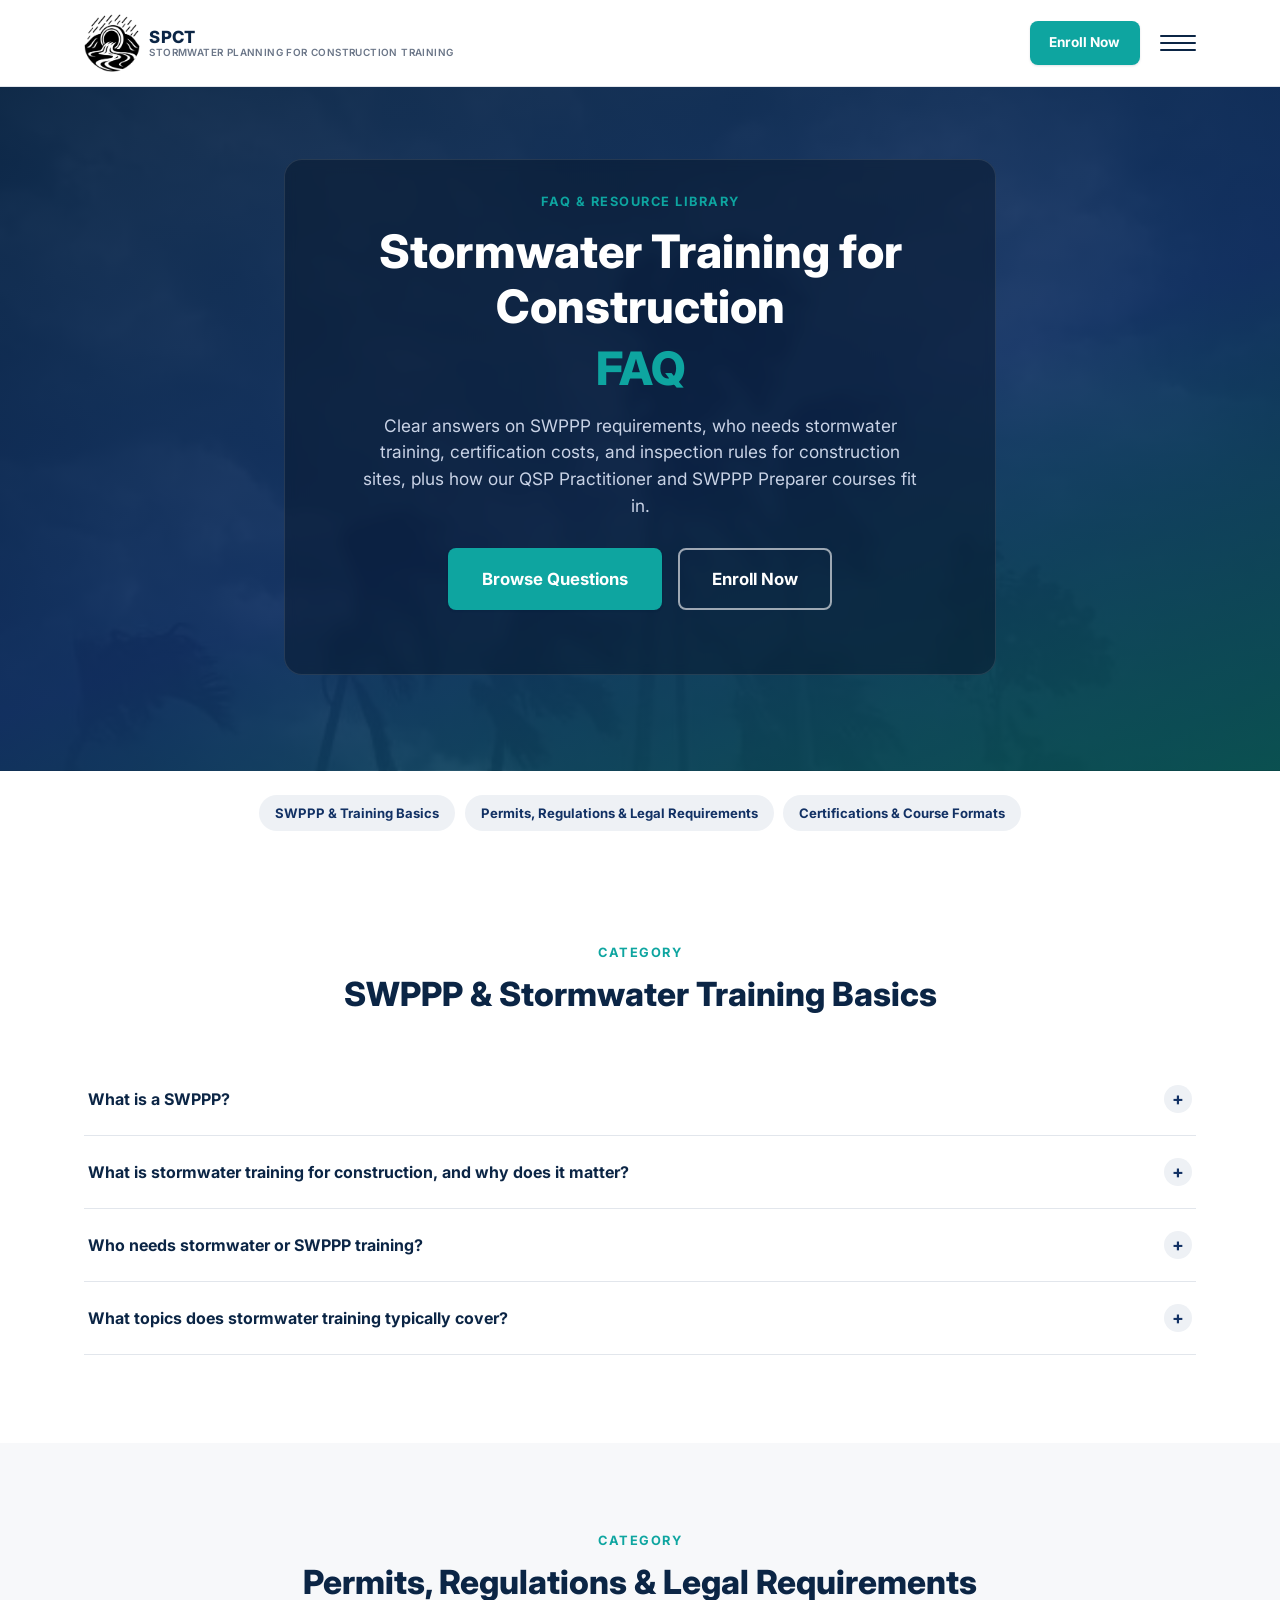
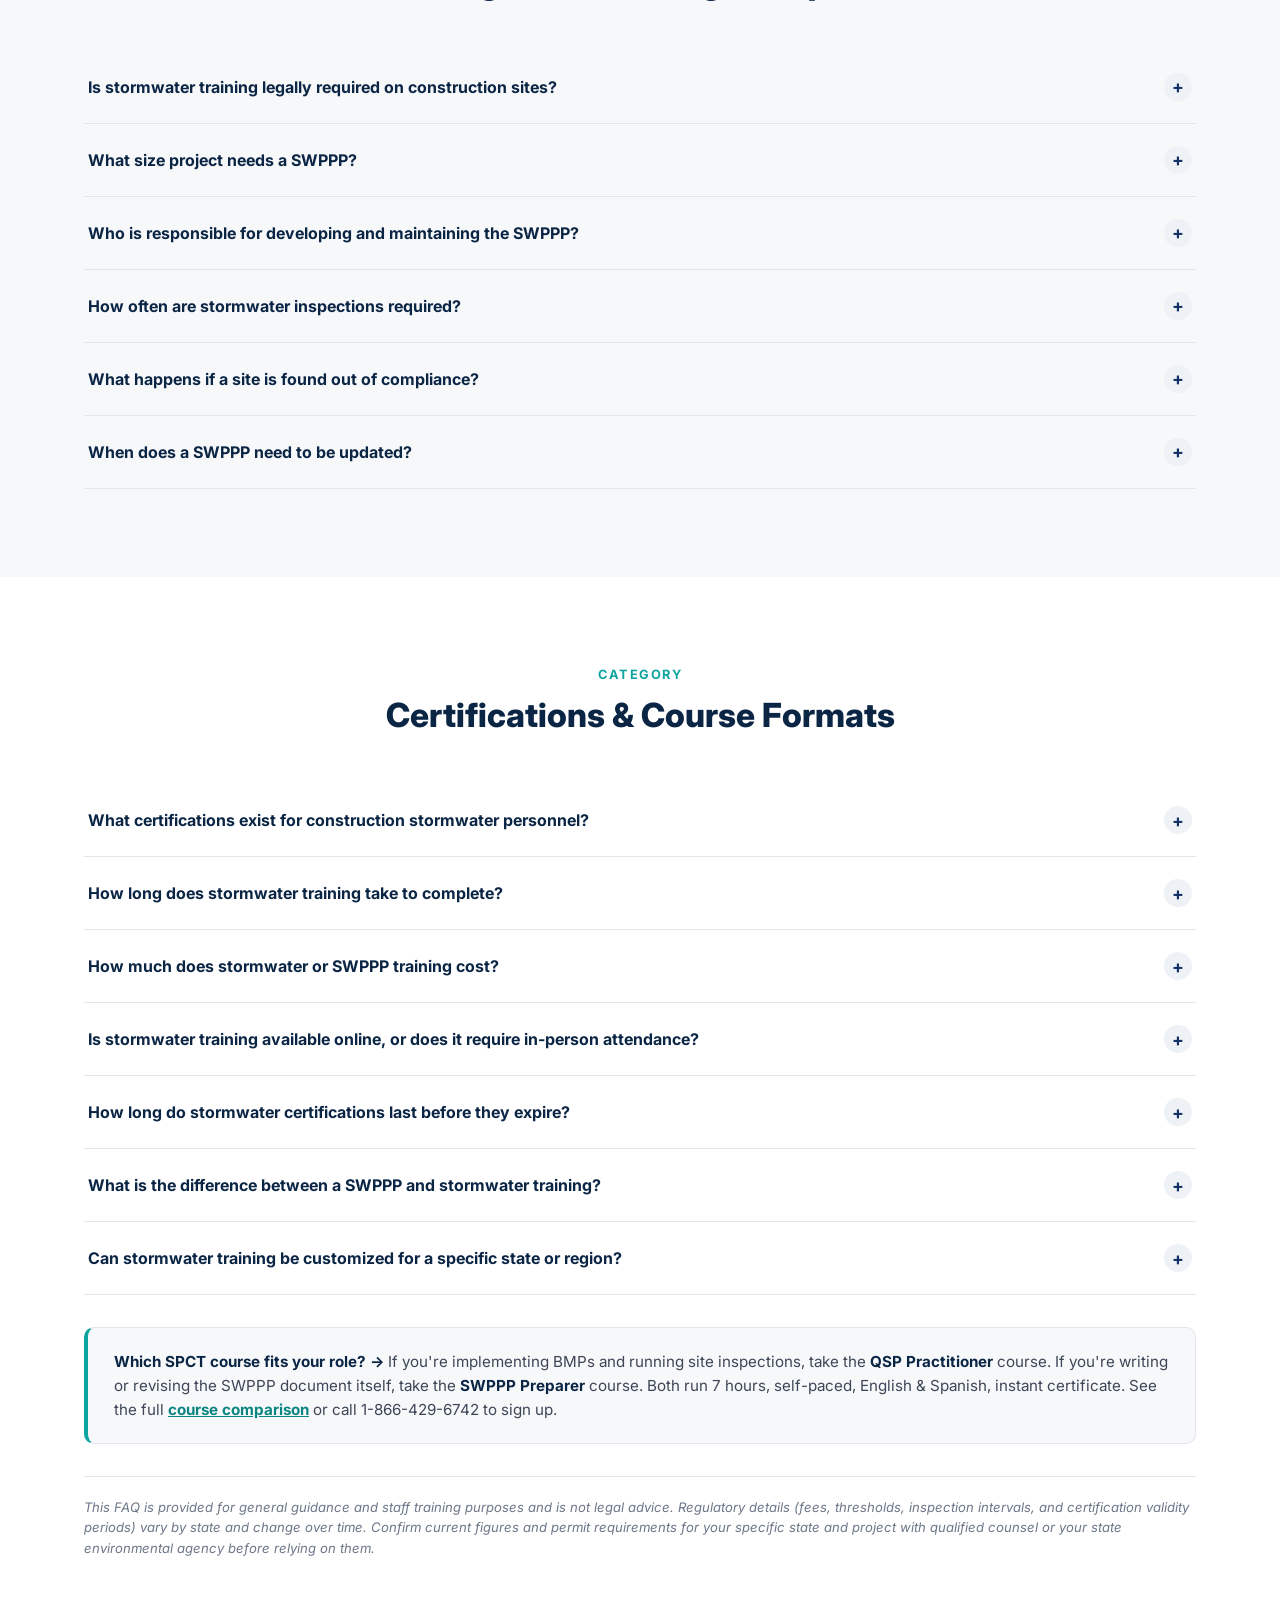
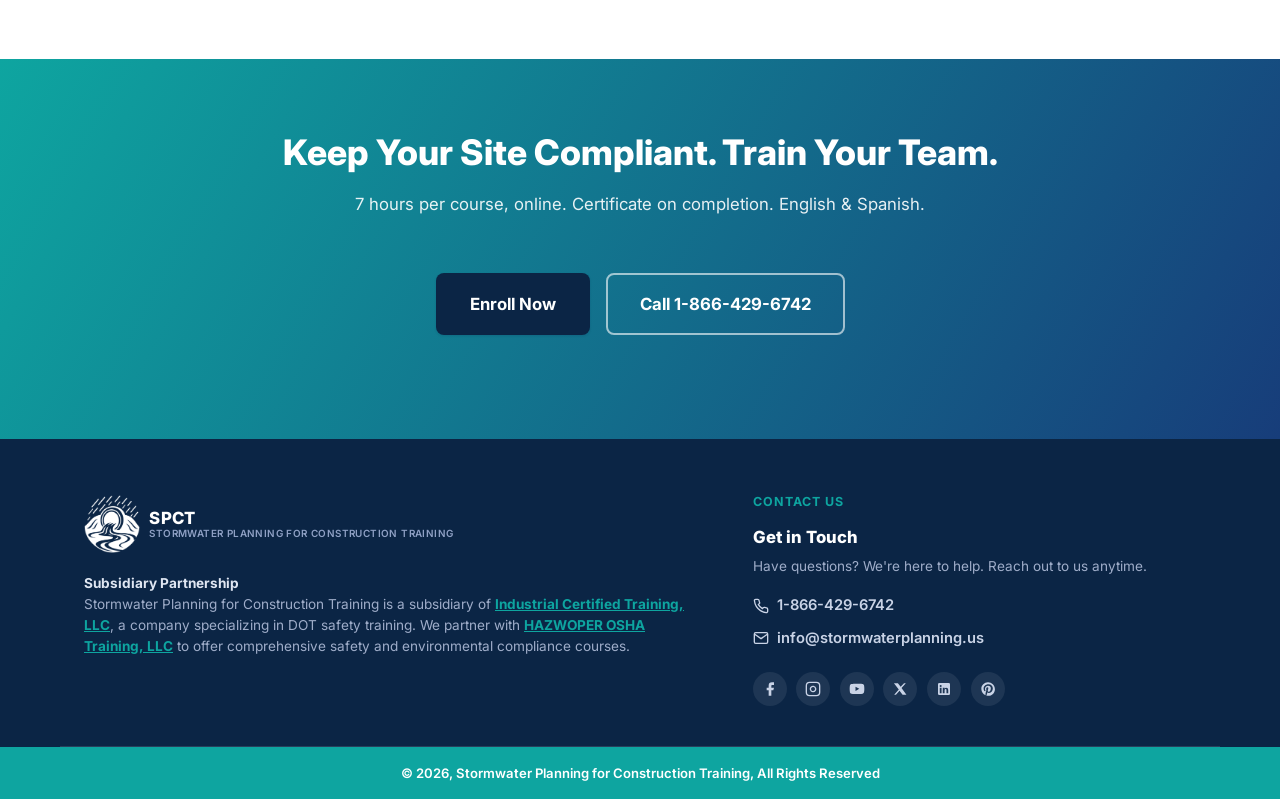
==== frequently-asked-questions/index.html @ 088733ef "Move FAQ page to /frequently-asked-questions/ for a cleaner URL Moves faq.html to frequently-asked-q" ====
<!DOCTYPE html>
<html lang="en">
<head>
<meta charset="UTF-8">
<meta name="viewport" content="width=device-width, initial-scale=1.0">
<title>Stormwater Training for Construction FAQ | SWPPP Requirements Explained</title>
<meta name="description" content="Get clear answers on SWPPP requirements, who needs stormwater training, certification costs, and inspection rules for construction sites.">
<link rel="icon" type="image/png" href="../images/spct-logo.png">
<link rel="apple-touch-icon" href="../images/spct-logo.png">

<meta property="og:type" content="website">
<meta property="og:title" content="Stormwater Training for Construction FAQ">
<meta property="og:description" content="Get clear answers on SWPPP requirements, who needs stormwater training, certification costs, and inspection rules for construction sites.">
<meta name="twitter:card" content="summary_large_image">
<meta name="twitter:title" content="Stormwater Training for Construction FAQ">
<meta name="twitter:description" content="Get clear answers on SWPPP requirements, who needs stormwater training, certification costs, and inspection rules for construction sites.">

<link rel="preconnect" href="https://fonts.googleapis.com">
<link href="https://fonts.googleapis.com/css2?family=Inter:wght@400;500;600;700;800&display=swap" rel="stylesheet">
<link rel="stylesheet" href="../css/styles.css">
<script type="application/ld+json">
{
  "@context": "https://schema.org",
  "@type": "FAQPage",
  "mainEntity": [
    {"@type": "Question", "name": "What is a SWPPP?", "acceptedAnswer": {"@type": "Answer", "text": "A Stormwater Pollution Prevention Plan (SWPPP) is a site-specific document that identifies how a construction project will control erosion, manage sediment, and prevent pollutants from entering nearby waterways during and after construction. It includes a site map, a list of potential pollutant sources, Best Management Practices (BMPs), and inspection and maintenance procedures. Depending on the state or permitting agency, the same document may also be called a SWP3, SW3P, Stormwater Management Plan (SWMP), Construction Best Management Practices Plan (CBMPP), or Erosion and Sediment Control Plan (ESCP). The requirement traces back to the federal Clean Water Act and the EPA's NPDES Construction General Permit."}},
    {"@type": "Question", "name": "What is stormwater training for construction, and why does it matter?", "acceptedAnswer": {"@type": "Answer", "text": "Stormwater training for construction teaches site personnel, supervisors, and inspectors how to recognize pollution risks, install and maintain BMPs, complete required inspections, and keep the SWPPP updated as site conditions change. It matters because untrained crews are the most common source of permit violations, fines, and preventable environmental damage."}},
    {"@type": "Question", "name": "Who needs stormwater or SWPPP training?", "acceptedAnswer": {"@type": "Answer", "text": "Anyone with day-to-day responsibility for erosion and sediment control needs training, including general contractors, site superintendents, subcontractors who disturb soil, stormwater inspectors, and any qualified personnel named in the site's permit. Many state permits specifically require the person conducting inspections to hold a recognized certification. This includes general contractors and site superintendents, subcontractors performing grading, excavation, or utility work, designated stormwater inspectors and Qualified SWPPP Practitioners (QSPs), environmental consultants and municipal construction inspectors, and project owners and developers who hold the permit."}},
    {"@type": "Question", "name": "What topics does stormwater training typically cover?", "acceptedAnswer": {"@type": "Answer", "text": "Most construction stormwater courses cover the same core areas: an overview of stormwater regulations, how to read and apply a SWPPP, Best Management Practices for erosion and sediment control, inspection and sampling procedures, spill response and good housekeeping, and recordkeeping requirements for permit compliance."}},
    {"@type": "Question", "name": "Is stormwater training legally required on construction sites?", "acceptedAnswer": {"@type": "Answer", "text": "Yes, in most cases. Any site disturbing one acre or more of soil, or part of a larger common plan of development that does, must obtain coverage under an NPDES or state construction stormwater permit, and that permit typically requires qualified personnel to prepare, implement, and inspect under the SWPPP. Training is how personnel meet that qualification standard."}},
    {"@type": "Question", "name": "What size project needs a SWPPP?", "acceptedAnswer": {"@type": "Answer", "text": "Under EPA rules, any construction activity disturbing one acre or more of land requires SWPPP coverage. Projects under one acre may still need a SWPPP if they are part of a larger common plan of development that will ultimately disturb one acre or more, so smaller phased projects are not automatically exempt."}},
    {"@type": "Question", "name": "Who is responsible for developing and maintaining the SWPPP?", "acceptedAnswer": {"@type": "Answer", "text": "The project owner or primary permittee, often the general contractor, is legally responsible for developing, implementing, and maintaining the SWPPP, even if the actual drafting is delegated to a qualified environmental professional or trained site staff. Responsibility for compliance cannot be fully outsourced away from the permit holder."}},
    {"@type": "Question", "name": "How often are stormwater inspections required?", "acceptedAnswer": {"@type": "Answer", "text": "Most state programs require site inspections every 7 to 14 days, plus an additional inspection within 24 hours of a qualifying rain event, commonly defined as 0.5 inches of precipitation or more. Exact frequency and rainfall thresholds vary by state, so trained inspectors need to confirm the local permit language."}},
    {"@type": "Question", "name": "What happens if a site is found out of compliance?", "acceptedAnswer": {"@type": "Answer", "text": "Non-compliance can result in significant fines, often tens of thousands of dollars per day per violation depending on the state, along with stop-work orders, legal action, and reputational damage. Regulators can also require the SWPPP to be revised and re-implemented if inspections show it is not effectively controlling pollutants."}},
    {"@type": "Question", "name": "When does a SWPPP need to be updated?", "acceptedAnswer": {"@type": "Answer", "text": "A SWPPP should be revised any time there is a change in site design, construction sequencing, operations, or maintenance that could affect pollutant discharge, and whenever inspections show existing BMPs are not working as intended. Ongoing training helps site staff recognize when a plan update is triggered."}},
    {"@type": "Question", "name": "What certifications exist for construction stormwater personnel?", "acceptedAnswer": {"@type": "Answer", "text": "Common credentials include the Certified Erosion and Sediment Control Lead (CESCL), required in states like Washington and Oregon; the Qualified SWPPP Practitioner (QSP) and Qualified SWPPP Developer (QSD) used in California; and a Certified Professional in Erosion and Sediment Control (CPESC), which the EPA recognizes as qualified to prepare SWPPPs."}},
    {"@type": "Question", "name": "How long does stormwater training take to complete?", "acceptedAnswer": {"@type": "Answer", "text": "Course length varies by depth and credential: introductory awareness courses can run 1 to 2 hours online, while full inspector certifications such as CESCL or CSI-Construction typically run one to two full days (roughly 12 to 16 hours) and may include hands-on field practice."}},
    {"@type": "Question", "name": "How much does stormwater or SWPPP training cost?", "acceptedAnswer": {"@type": "Answer", "text": "Pricing depends on course depth and credential. Short online awareness or contractor training modules often run $60 to $100 per person, while multi-day inspector certification courses with hands-on field components can run several hundred dollars per person. Group and organizational discounts are common."}},
    {"@type": "Question", "name": "Is stormwater training available online, or does it require in-person attendance?", "acceptedAnswer": {"@type": "Answer", "text": "Both formats are widely available. Foundational and awareness-level courses are commonly offered fully online with a quiz and printable certificate, while inspector-level certifications, such as CESCL, often include an in-person or live virtual component with hands-on BMP installation and testing practice."}},
    {"@type": "Question", "name": "How long do stormwater certifications last before they expire?", "acceptedAnswer": {"@type": "Answer", "text": "Most construction stormwater inspector certifications are valid for three to five years before recertification is required, though this varies by issuing body and state. Some state-specific credentials, such as certain Florida qualifications, do not expire, so it is worth confirming the renewal cycle for the specific certification being pursued."}},
    {"@type": "Question", "name": "What is the difference between a SWPPP and stormwater training?", "acceptedAnswer": {"@type": "Answer", "text": "A SWPPP is the written, site-specific compliance document required by a construction permit. Stormwater training is the education process that equips personnel with the knowledge to write, implement, inspect, and maintain that SWPPP correctly. A site can have a SWPPP on file and still fail inspections if the crew implementing it is untrained."}},
    {"@type": "Question", "name": "Can stormwater training be customized for a specific state or region?", "acceptedAnswer": {"@type": "Answer", "text": "Yes. Because construction stormwater rules are implemented at the state and sometimes municipal level, many training providers pair a baseline federal course, such as the EPA's national program, with a shorter state or local supplement covering regional permit thresholds, inspection intervals, and reporting forms."}}
  ]
}
</script>
</head>
<body>

<a class="skip-link" href="#main">Skip to content</a>

<header class="site-header">
  <div class="container header-inner">
    <a href="../index.html#top" class="logo">
      <img src="../images/spct-logo.png" alt="Stormwater Planning for Construction Training (SPCT)" class="logo-icon">
      <span class="logo-text">
        <span class="logo-mark">SPCT</span>
        <span class="logo-sub">Stormwater Planning for Construction Training</span>
      </span>
    </a>

    <nav class="main-nav" id="mainNav">
      <a href="../index.html#overview">Overview</a>
      <a href="../index.html#courses">Courses</a>
      <a href="../index.html#curriculum">Curriculum</a>
      <a href="../index.html#audience">Who It's For</a>
      <a href="../index.html#pricing">Pricing</a>
      <a href="../index.html#faq">FAQ</a>
      <a href="tel:18664296742" class="nav-phone">
        <svg width="16" height="16" viewBox="0 0 24 24" fill="none" stroke="currentColor" stroke-width="2"><path d="M22 16.92v3a2 2 0 0 1-2.18 2 19.79 19.79 0 0 1-8.63-3.07 19.5 19.5 0 0 1-6-6 19.79 19.79 0 0 1-3.07-8.67A2 2 0 0 1 4.11 2h3a2 2 0 0 1 2 1.72c.127.96.362 1.903.7 2.81a2 2 0 0 1-.45 2.11L8.09 9.91a16 16 0 0 0 6 6l1.27-1.27a2 2 0 0 1 2.11-.45c.907.338 1.85.573 2.81.7A2 2 0 0 1 22 16.92z"/></svg>
        1-866-429-6742
      </a>
      <a href="mailto:info@stormwaterplanning.us" class="nav-phone nav-email">
        <svg width="16" height="16" viewBox="0 0 24 24" fill="none" stroke="currentColor" stroke-width="2"><path d="M4 4h16c1.1 0 2 .9 2 2v12c0 1.1-.9 2-2 2H4c-1.1 0-2-.9-2-2V6c0-1.1.9-2 2-2z"/><polyline points="22,6 12,13 2,6"/></svg>
        info@stormwaterplanning.us
      </a>
    </nav>

    <div class="header-actions">
      <a href="tel:18664296742" class="header-phone">
        <svg width="16" height="16" viewBox="0 0 24 24" fill="none" stroke="currentColor" stroke-width="2"><path d="M22 16.92v3a2 2 0 0 1-2.18 2 19.79 19.79 0 0 1-8.63-3.07 19.5 19.5 0 0 1-6-6 19.79 19.79 0 0 1-3.07-8.67A2 2 0 0 1 4.11 2h3a2 2 0 0 1 2 1.72c.127.96.362 1.903.7 2.81a2 2 0 0 1-.45 2.11L8.09 9.91a16 16 0 0 0 6 6l1.27-1.27a2 2 0 0 1 2.11-.45c.907.338 1.85.573 2.81.7A2 2 0 0 1 22 16.92z"/></svg>
        1-866-429-6742
      </a>
      <a href="../index.html#pricing" class="btn btn-primary btn-sm">Enroll Now</a>
      <button class="nav-toggle" id="navToggle" aria-label="Toggle navigation" aria-expanded="false">
        <span></span><span></span><span></span>
      </button>
    </div>
  </div>
</header>

<main id="main">

  <!-- HERO -->
  <section class="hero hero-solo" id="top">
    <div class="container hero-inner">
      <div class="hero-copy">
        <p class="eyebrow">FAQ &amp; Resource Library</p>
        <h1>Stormwater Training for Construction <span>FAQ</span></h1>
        <p class="hero-lead">
          Clear answers on SWPPP requirements, who needs stormwater training, certification costs, and inspection
          rules for construction sites, plus how our QSP Practitioner and SWPPP Preparer courses fit in.
        </p>
        <div class="hero-cta-row">
          <a href="#basics" class="btn btn-primary btn-lg">Browse Questions</a>
          <a href="../index.html#pricing" class="btn btn-outline-light btn-lg">Enroll Now</a>
        </div>
      </div>
    </div>
  </section>

  <!-- QUICK JUMP NAV -->
  <nav class="faq-jumpnav" aria-label="FAQ categories">
    <a href="#basics">SWPPP &amp; Training Basics</a>
    <a href="#permits">Permits, Regulations &amp; Legal Requirements</a>
    <a href="#certifications">Certifications &amp; Course Formats</a>
  </nav>

  <!-- SWPPP & TRAINING BASICS -->
  <section class="section" id="basics">
    <div class="container">
      <div class="section-head">
        <p class="eyebrow">Category</p>
        <h2>SWPPP &amp; Stormwater Training Basics</h2>
      </div>
      <div class="faq-page-list">
        <div class="faq-item">
          <button class="faq-question" aria-expanded="false">
            What is a SWPPP?
            <span class="faq-icon">+</span>
          </button>
          <div class="faq-answer">
            <p>A Stormwater Pollution Prevention Plan (SWPPP) is a site-specific document that identifies how a construction project will control erosion, manage sediment, and prevent pollutants from entering nearby waterways during and after construction. It includes a site map, a list of potential pollutant sources, Best Management Practices (BMPs), and inspection and maintenance procedures.</p>
            <p>Depending on the state or permitting agency, the same document may also be called a SWP3, SW3P, Stormwater Management Plan (SWMP), Construction Best Management Practices Plan (CBMPP), or Erosion and Sediment Control Plan (ESCP). The requirement traces back to the federal Clean Water Act and the EPA's NPDES Construction General Permit.</p>
          </div>
        </div>
        <div class="faq-item">
          <button class="faq-question" aria-expanded="false">
            What is stormwater training for construction, and why does it matter?
            <span class="faq-icon">+</span>
          </button>
          <div class="faq-answer"><p>Stormwater training for construction teaches site personnel, supervisors, and inspectors how to recognize pollution risks, install and maintain BMPs, complete required inspections, and keep the SWPPP updated as site conditions change. It matters because untrained crews are the most common source of permit violations, fines, and preventable environmental damage.</p></div>
        </div>
        <div class="faq-item">
          <button class="faq-question" aria-expanded="false">
            Who needs stormwater or SWPPP training?
            <span class="faq-icon">+</span>
          </button>
          <div class="faq-answer">
            <p>Anyone with day-to-day responsibility for erosion and sediment control needs training, including general contractors, site superintendents, subcontractors who disturb soil, stormwater inspectors, and any "qualified personnel" named in the site's permit. Many state permits specifically require the person conducting inspections to hold a recognized certification:</p>
            <ul class="pricing-features">
              <li>General contractors and site superintendents</li>
              <li>Subcontractors performing grading, excavation, or utility work</li>
              <li>Designated stormwater inspectors and Qualified SWPPP Practitioners (QSPs)</li>
              <li>Environmental consultants and municipal construction inspectors</li>
              <li>Project owners and developers who hold the permit</li>
            </ul>
          </div>
        </div>
        <div class="faq-item">
          <button class="faq-question" aria-expanded="false">
            What topics does stormwater training typically cover?
            <span class="faq-icon">+</span>
          </button>
          <div class="faq-answer"><p>Most construction stormwater courses cover the same core areas: an overview of stormwater regulations, how to read and apply a SWPPP, Best Management Practices for erosion and sediment control, inspection and sampling procedures, spill response and good housekeeping, and recordkeeping requirements for permit compliance. Our own <a href="../index.html#curriculum">QSP Practitioner and SWPPP Preparer courses</a> split these topics by role: field implementation versus plan preparation.</p></div>
        </div>
      </div>
    </div>
  </section>

  <!-- PERMITS, REGULATIONS & LEGAL REQUIREMENTS -->
  <section class="section section-alt" id="permits">
    <div class="container">
      <div class="section-head">
        <p class="eyebrow">Category</p>
        <h2>Permits, Regulations &amp; Legal Requirements</h2>
      </div>
      <div class="faq-page-list">
        <div class="faq-item">
          <button class="faq-question" aria-expanded="false">
            Is stormwater training legally required on construction sites?
            <span class="faq-icon">+</span>
          </button>
          <div class="faq-answer"><p>Yes, in most cases. Any site disturbing one acre or more of soil (or part of a larger common plan of development that does) must obtain coverage under an NPDES or state construction stormwater permit, and that permit typically requires "qualified personnel" to prepare, implement, and inspect under the SWPPP. Training is how personnel meet that qualification standard.</p></div>
        </div>
        <div class="faq-item">
          <button class="faq-question" aria-expanded="false">
            What size project needs a SWPPP?
            <span class="faq-icon">+</span>
          </button>
          <div class="faq-answer"><p>Under EPA rules, any construction activity disturbing one acre or more of land requires SWPPP coverage. Projects under one acre may still need a SWPPP if they are part of a larger common plan of development that will ultimately disturb one acre or more, so smaller phased projects are not automatically exempt.</p></div>
        </div>
        <div class="faq-item">
          <button class="faq-question" aria-expanded="false">
            Who is responsible for developing and maintaining the SWPPP?
            <span class="faq-icon">+</span>
          </button>
          <div class="faq-answer"><p>The project owner or primary permittee, often the general contractor, is legally responsible for developing, implementing, and maintaining the SWPPP, even if the actual drafting is delegated to a qualified environmental professional or trained site staff. Responsibility for compliance cannot be fully outsourced away from the permit holder.</p></div>
        </div>
        <div class="faq-item">
          <button class="faq-question" aria-expanded="false">
            How often are stormwater inspections required?
            <span class="faq-icon">+</span>
          </button>
          <div class="faq-answer"><p>Most state programs require site inspections every 7 to 14 days, plus an additional inspection within 24 hours of a qualifying rain event, commonly defined as 0.5 inches of precipitation or more. Exact frequency and rainfall thresholds vary by state, so trained inspectors need to confirm the local permit language.</p></div>
        </div>
        <div class="faq-item">
          <button class="faq-question" aria-expanded="false">
            What happens if a site is found out of compliance?
            <span class="faq-icon">+</span>
          </button>
          <div class="faq-answer"><p>Non-compliance can result in significant fines, often tens of thousands of dollars per day per violation depending on the state, along with stop-work orders, legal action, and reputational damage. Regulators can also require the SWPPP to be revised and re-implemented if inspections show it is not effectively controlling pollutants.</p></div>
        </div>
        <div class="faq-item">
          <button class="faq-question" aria-expanded="false">
            When does a SWPPP need to be updated?
            <span class="faq-icon">+</span>
          </button>
          <div class="faq-answer"><p>A SWPPP should be revised any time there is a change in site design, construction sequencing, operations, or maintenance that could affect pollutant discharge, and whenever inspections show existing BMPs are not working as intended. Ongoing training helps site staff recognize when a plan update is triggered, which is exactly what our <a href="../index.html#courses">SWPPP Preparer course</a> covers in depth.</p></div>
        </div>
      </div>
    </div>
  </section>

  <!-- CERTIFICATIONS & COURSE FORMATS -->
  <section class="section" id="certifications">
    <div class="container">
      <div class="section-head">
        <p class="eyebrow">Category</p>
        <h2>Certifications &amp; Course Formats</h2>
      </div>
      <div class="faq-page-list">
        <div class="faq-item">
          <button class="faq-question" aria-expanded="false">
            What certifications exist for construction stormwater personnel?
            <span class="faq-icon">+</span>
          </button>
          <div class="faq-answer"><p>Common credentials include the Certified Erosion and Sediment Control Lead (CESCL), required in states like Washington and Oregon; the Qualified SWPPP Practitioner (QSP) and Qualified SWPPP Developer (QSD) used in California; and a Certified Professional in Erosion and Sediment Control (CPESC), which the EPA recognizes as qualified to prepare SWPPPs. We offer the QSP Practitioner and SWPPP Preparer courses directly; see below for which one fits your role.</p></div>
        </div>
        <div class="faq-item">
          <button class="faq-question" aria-expanded="false">
            How long does stormwater training take to complete?
            <span class="faq-icon">+</span>
          </button>
          <div class="faq-answer"><p>Course length varies by depth and credential: introductory awareness courses can run 1 to 2 hours online, while full inspector certifications such as CESCL or CSI-Construction typically run one to two full days (roughly 12&ndash;16 hours) and may include hands-on field practice. Our own QSP Practitioner and SWPPP Preparer courses each run 7 hours, self-paced.</p></div>
        </div>
        <div class="faq-item">
          <button class="faq-question" aria-expanded="false">
            How much does stormwater or SWPPP training cost?
            <span class="faq-icon">+</span>
          </button>
          <div class="faq-answer"><p>Pricing depends on course depth and credential. Short online awareness or contractor training modules often run $60 to $100 per person, while multi-day inspector certification courses with hands-on field components can run several hundred dollars per person. Group and organizational discounts are common. Our QSP Practitioner and SWPPP Preparer courses are each $379.99 per seat; see <a href="../index.html#pricing">Pricing</a> for volume options.</p></div>
        </div>
        <div class="faq-item">
          <button class="faq-question" aria-expanded="false">
            Is stormwater training available online, or does it require in-person attendance?
            <span class="faq-icon">+</span>
          </button>
          <div class="faq-answer"><p>Both formats are widely available. Foundational and awareness-level courses are commonly offered fully online with a quiz and printable certificate, while inspector-level certifications, such as CESCL, often include an in-person or live virtual component with hands-on BMP installation and testing practice. Our courses are on-demand online by default, with Virtual Instructor-Led and In-Person Group options available on request.</p></div>
        </div>
        <div class="faq-item">
          <button class="faq-question" aria-expanded="false">
            How long do stormwater certifications last before they expire?
            <span class="faq-icon">+</span>
          </button>
          <div class="faq-answer"><p>Most construction stormwater inspector certifications are valid for three to five years before recertification is required, though this varies by issuing body and state. Some state-specific credentials, such as certain Florida qualifications, do not expire, so it is worth confirming the renewal cycle for the specific certification being pursued. Our QSP Practitioner certificate is valid for 24 months; our SWPPP Preparer certificate is valid for 36 months.</p></div>
        </div>
        <div class="faq-item">
          <button class="faq-question" aria-expanded="false">
            What is the difference between a SWPPP and stormwater training?
            <span class="faq-icon">+</span>
          </button>
          <div class="faq-answer"><p>A SWPPP is the written, site-specific compliance document required by a construction permit. Stormwater training is the education process that equips personnel with the knowledge to write, implement, inspect, and maintain that SWPPP correctly. A site can have a SWPPP on file and still fail inspections if the crew implementing it is untrained.</p></div>
        </div>
        <div class="faq-item">
          <button class="faq-question" aria-expanded="false">
            Can stormwater training be customized for a specific state or region?
            <span class="faq-icon">+</span>
          </button>
          <div class="faq-answer"><p>Yes. Because construction stormwater rules are implemented at the state and sometimes municipal level, many training providers pair a baseline federal course, such as the EPA's national program, with a shorter state or local supplement covering regional permit thresholds, inspection intervals, and reporting forms. Our courses are built on the federal EPA/NPDES framework; confirm any state-specific supplement you may also need.</p></div>
        </div>
      </div>

      <div class="faq-cta-box">
        <p><strong>Which SPCT course fits your role? &rarr;</strong> If you're implementing BMPs and running site inspections, take the <strong>QSP Practitioner</strong> course. If you're writing or revising the SWPPP document itself, take the <strong>SWPPP Preparer</strong> course. Both run 7 hours, self-paced, English &amp; Spanish, instant certificate. See the full <a href="../index.html#courses">course comparison</a> or call 1-866-429-6742 to sign up.</p>
      </div>

      <p class="faq-page-disclaimer">This FAQ is provided for general guidance and staff training purposes and is not legal advice. Regulatory details (fees, thresholds, inspection intervals, and certification validity periods) vary by state and change over time. Confirm current figures and permit requirements for your specific state and project with qualified counsel or your state environmental agency before relying on them.</p>
    </div>
  </section>

  <!-- FINAL CTA -->
  <section class="final-cta">
    <div class="container final-cta-inner">
      <h2>Keep Your Site Compliant. Train Your Team.</h2>
      <p>7 hours per course, online. Certificate on completion. English &amp; Spanish.</p>
      <div class="hero-cta-row">
        <a href="../index.html#pricing" class="btn btn-primary btn-lg">Enroll Now</a>
        <a href="tel:18664296742" class="btn btn-outline-light btn-lg">Call 1-866-429-6742</a>
      </div>
    </div>
  </section>

</main>

<footer class="site-footer">
  <div class="container footer-grid">

    <div class="footer-col footer-col-brand">
      <a href="../index.html#top" class="logo footer-logo">
        <img src="../images/spct-logo.png" alt="Stormwater Planning for Construction Training (SPCT)" class="logo-icon logo-icon-footer">
        <span class="logo-text">
          <span class="logo-mark logo-mark-footer">SPCT</span>
          <span class="logo-sub logo-sub-footer">Stormwater Planning for Construction Training</span>
        </span>
      </a>

      <p class="footer-legal"><strong>Subsidiary Partnership</strong><br>Stormwater Planning for Construction Training is a subsidiary of <a href="https://ictraining.us/" target="_blank" rel="noopener">Industrial Certified Training, LLC</a>, a company specializing in DOT safety training. We partner with <a href="https://hazwoper-osha.com/" target="_blank" rel="noopener">HAZWOPER OSHA Training, LLC</a> to offer comprehensive safety and environmental compliance courses.</p>
    </div>

    <div class="footer-col footer-col-contact">
      <h4 class="footer-col-heading">Contact Us</h4>
      <p class="footer-contact-lead">Get in Touch</p>
      <p class="footer-contact-sub">Have questions? We're here to help. Reach out to us anytime.</p>

      <div class="footer-contact-links">
        <a href="tel:18664296742">
          <svg width="16" height="16" viewBox="0 0 24 24" fill="none" stroke="currentColor" stroke-width="2"><path d="M22 16.92v3a2 2 0 0 1-2.18 2 19.79 19.79 0 0 1-8.63-3.07 19.5 19.5 0 0 1-6-6 19.79 19.79 0 0 1-3.07-8.67A2 2 0 0 1 4.11 2h3a2 2 0 0 1 2 1.72c.127.96.362 1.903.7 2.81a2 2 0 0 1-.45 2.11L8.09 9.91a16 16 0 0 0 6 6l1.27-1.27a2 2 0 0 1 2.11-.45c.907.338 1.85.573 2.81.7A2 2 0 0 1 22 16.92z"/></svg>
          1-866-429-6742
        </a>
        <a href="mailto:info@stormwaterplanning.us">
          <svg width="16" height="16" viewBox="0 0 24 24" fill="none" stroke="currentColor" stroke-width="2"><path d="M4 4h16c1.1 0 2 .9 2 2v12c0 1.1-.9 2-2 2H4c-1.1 0-2-.9-2-2V6c0-1.1.9-2 2-2z"/><polyline points="22,6 12,13 2,6"/></svg>
          info@stormwaterplanning.us
        </a>
      </div>

      <div class="footer-social">
        <a href="https://www.facebook.com/HazwoperOsha/" target="_blank" rel="noopener" aria-label="Facebook">
          <svg width="16" height="16" viewBox="0 0 24 24" fill="currentColor"><path d="M18 2h-3a5 5 0 0 0-5 5v3H7v4h3v8h4v-8h3l1-4h-4V7a1 1 0 0 1 1-1h3z"/></svg>
        </a>
        <a href="https://www.instagram.com/hazwoper_osha_training/?hl=en" target="_blank" rel="noopener" aria-label="Instagram">
          <svg width="16" height="16" viewBox="0 0 24 24" fill="none" stroke="currentColor" stroke-width="2"><rect x="2" y="2" width="20" height="20" rx="5"/><path d="M16 11.37A4 4 0 1 1 12.63 8 4 4 0 0 1 16 11.37z"/><line x1="17.5" y1="6.5" x2="17.51" y2="6.5"/></svg>
        </a>
        <a href="https://www.youtube.com/@hazwoper-osha" target="_blank" rel="noopener" aria-label="YouTube">
          <svg width="16" height="16" viewBox="0 0 24 24" fill="currentColor"><path d="M22.54 6.42a2.78 2.78 0 0 0-1.94-2C18.88 4 12 4 12 4s-6.88 0-8.6.46a2.78 2.78 0 0 0-1.94 2A29 29 0 0 0 1 11.75a29 29 0 0 0 .46 5.33A2.78 2.78 0 0 0 3.4 19c1.72.46 8.6.46 8.6.46s6.88 0 8.6-.46a2.78 2.78 0 0 0 1.94-2 29 29 0 0 0 .46-5.25 29 29 0 0 0-.46-5.33zM9.75 15.02V8.48l5.75 3.27z"/></svg>
        </a>
        <a href="https://twitter.com/HazwoperOsha" target="_blank" rel="noopener" aria-label="X">
          <svg width="14" height="14" viewBox="0 0 24 24" fill="currentColor"><path d="M18.9 2H22l-7.4 8.4L23 22h-6.6l-5.2-6.8L5.1 22H2l7.9-9L1.6 2h6.8l4.7 6.2z"/></svg>
        </a>
        <a href="https://www.linkedin.com/company/hazwoper-osha" target="_blank" rel="noopener" aria-label="LinkedIn">
          <svg width="16" height="16" viewBox="0 0 24 24" fill="currentColor"><path d="M19 3a2 2 0 0 1 2 2v14a2 2 0 0 1-2 2H5a2 2 0 0 1-2-2V5a2 2 0 0 1 2-2zM8.34 18.34V10.1H5.67v8.24zM7.01 8.97a1.55 1.55 0 1 0 0-3.1 1.55 1.55 0 0 0 0 3.1zM18.34 18.34v-4.6c0-2.46-1.31-3.6-3.06-3.6a2.64 2.64 0 0 0-2.39 1.32V10.1H10.2s.04.86 0 8.24h2.68v-4.6c0-.25.02-.5.09-.68a1.5 1.5 0 0 1 1.37-1c.96 0 1.35.73 1.35 1.8v4.48z"/></svg>
        </a>
        <a href="https://www.pinterest.com/hazwoperosha/" target="_blank" rel="noopener" aria-label="Pinterest">
          <svg width="16" height="16" viewBox="0 0 24 24" fill="currentColor"><path d="M12 2C6.48 2 2 6.48 2 12c0 4.24 2.64 7.86 6.36 9.32-.09-.79-.17-2.01.03-2.88.19-.79 1.22-5.03 1.22-5.03s-.31-.63-.31-1.55c0-1.45.84-2.54 1.89-2.54.89 0 1.32.67 1.32 1.47 0 .89-.57 2.23-.86 3.47-.25 1.03.52 1.88 1.53 1.88 1.84 0 3.07-2.36 3.07-5.15 0-2.12-1.43-3.71-4.02-3.71-2.93 0-4.76 2.19-4.76 4.63 0 .84.25 1.44.63 1.9.18.21.2.3.14.54-.05.18-.16.63-.21.81-.07.26-.28.35-.51.26-1.44-.59-2.11-2.16-2.11-3.93 0-2.92 2.46-6.43 7.34-6.43 3.92 0 6.5 2.84 6.5 5.89 0 4.03-2.24 7.04-5.55 7.04-1.11 0-2.16-.6-2.51-1.28 0 0-.6 2.36-.73 2.82-.22.8-.66 1.6-1.06 2.22.95.29 1.95.45 3 .45 5.52 0 10-4.48 10-10S17.52 2 12 2z"/></svg>
        </a>
      </div>
    </div>

  </div>
  <div class="footer-bottom">
    <div class="container">
      <p>&copy; 2026, Stormwater Planning for Construction Training, All Rights Reserved</p>
    </div>
  </div>
</footer>

<script src="../js/main.js"></script>

<!--Start of Tawk.to Script-->
<script type="text/javascript">
var Tawk_API=Tawk_API||{}, Tawk_LoadStart=new Date();
(function(){
var s1=document.createElement("script"),s0=document.getElementsByTagName("script")[0];
s1.async=true;
s1.src='https://embed.tawk.to/6a5c3cb0940f101d5323afce/1jts4q4bq';
s1.charset='UTF-8';
s1.setAttribute('crossorigin','*');
s0.parentNode.insertBefore(s1,s0);
})();
</script>
<!--End of Tawk.to Script-->
</body>
</html>
---- css/styles.css ----
:root{
  --navy-900:#0b2545;
  --navy-800:#123164;
  --navy-700:#173d7a;
  --blue-600:#1d5bd6;
  --teal-500:#0ea5a0;
  --teal-600:#0b8580;
  --gray-50:#f7f8fa;
  --gray-100:#eef1f5;
  --gray-200:#e2e6ec;
  --gray-500:#6b7688;
  --gray-700:#3c4657;
  --white:#ffffff;
  --radius:10px;
  --shadow-sm:0 1px 2px rgba(11,37,69,.06),0 1px 3px rgba(11,37,69,.08);
  --shadow-md:0 8px 24px rgba(11,37,69,.10);
  --shadow-lg:0 20px 45px rgba(11,37,69,.16);
  --max-width:1160px;
}

*,*::before,*::after{box-sizing:border-box;}
html{scroll-behavior:smooth;max-width:100%;overflow-x:hidden;}
body{
  margin:0;
  max-width:100%;
  overflow-x:hidden;
  font-family:'Inter',system-ui,-apple-system,Segoe UI,Roboto,sans-serif;
  color:var(--navy-900);
  background:var(--white);
  line-height:1.55;
  -webkit-font-smoothing:antialiased;
}
h1,h2,h3,h4{margin:0 0 .5em;line-height:1.2;font-weight:800;color:var(--navy-900);}
p{margin:0 0 1em;color:var(--gray-700);}
a{color:inherit;text-decoration:none;}
ul,ol{margin:0;padding:0;list-style:none;}
img{max-width:100%;display:block;}
button{font-family:inherit;}
table{border-collapse:collapse;width:100%;}

.skip-link{
  position:absolute;left:-999px;top:0;background:var(--navy-900);color:#fff;padding:.75rem 1rem;z-index:200;border-radius:0 0 8px 0;
}
.skip-link:focus{left:0;}

.container{
  width:100%;
  max-width:var(--max-width);
  margin:0 auto;
  padding:0 24px;
}

/* ---------- Buttons ---------- */
.btn{
  display:inline-flex;align-items:center;justify-content:center;gap:.5rem;
  padding:.85rem 1.5rem;
  border-radius:8px;
  font-weight:700;
  font-size:.95rem;
  border:2px solid transparent;
  cursor:pointer;
  transition:transform .15s ease, box-shadow .15s ease, background-color .15s ease, color .15s ease;
  white-space:nowrap;
}
.btn:hover{transform:translateY(-1px);}
.btn-primary{background:var(--teal-500);color:var(--white);box-shadow:var(--shadow-sm);}
.btn-primary:hover{background:var(--teal-600);box-shadow:var(--shadow-md);}
.btn-outline{background:transparent;border-color:var(--navy-900);color:var(--navy-900);}
.btn-outline:hover{background:var(--navy-900);color:var(--white);}
.btn-outline-light{background:transparent;border-color:rgba(255,255,255,.6);color:var(--white);}
.btn-outline-light:hover{background:var(--white);color:var(--navy-900);}
.btn-lg{padding:1rem 2rem;font-size:1.05rem;}
.btn-sm{padding:.6rem 1.1rem;font-size:.85rem;}
.btn-block{width:100%;}

/* ---------- Header ---------- */
.site-header{
  position:sticky;top:0;z-index:100;
  background:rgba(255,255,255,.92);
  backdrop-filter:saturate(180%) blur(8px);
  border-bottom:1px solid var(--gray-200);
}
.header-inner{
  display:flex;align-items:center;justify-content:space-between;
  padding-top:14px;padding-bottom:14px;
}
.logo{display:flex;align-items:center;gap:.6rem;flex-shrink:0;min-width:0;}
.logo-icon{height:clamp(40px,7vw,58px);width:auto;max-width:100%;display:block;flex-shrink:0;}
.logo-icon-footer{filter:brightness(0) invert(1);}
.logo-text{display:flex;flex-direction:column;line-height:1.15;white-space:nowrap;}
.logo-mark{font-size:1.05rem;font-weight:800;letter-spacing:.3px;color:var(--navy-900);}
.logo-sub{font-size:.62rem;font-weight:600;letter-spacing:.4px;text-transform:uppercase;color:var(--gray-500);}
.logo-mark-footer{color:var(--white);}
.logo-sub-footer{color:#8fa0c4;white-space:normal;}

.main-nav{
  position:absolute;top:100%;left:0;right:0;
  background:var(--white);
  flex-direction:column;
  padding:12px 24px 24px;
  gap:.25rem;
  border-bottom:1px solid var(--gray-200);
  box-shadow:var(--shadow-md);
  display:none;
}
.main-nav.open{display:flex;}
.main-nav a{font-weight:600;font-size:.93rem;color:var(--navy-800);padding:.65rem 0;border-bottom:1px solid var(--gray-100);position:relative;}
.main-nav a:hover{color:var(--teal-600);}
.nav-phone{
  display:flex;align-items:center;gap:.5rem;
  color:var(--teal-500);font-weight:700;
  border-bottom:none;
  margin-top:.5rem;padding-top:.75rem;
  border-top:1px solid var(--gray-200);
}
.nav-phone:hover{color:var(--teal-600);}
.nav-email{margin-top:0;padding-top:0;border-top:none;}

.header-actions{display:flex;align-items:center;gap:1.25rem;}
.header-phone{display:none;}

.nav-toggle{
  display:flex;flex-direction:column;justify-content:center;gap:5px;
  width:36px;height:36px;background:none;border:none;cursor:pointer;padding:0;
}
.nav-toggle span{display:block;height:2px;width:100%;background:var(--navy-900);border-radius:2px;}

/* ---------- Hero ---------- */
.hero{
  background:
    linear-gradient(160deg,rgba(11,37,69,.94) 0%,rgba(18,49,100,.92) 55%,rgba(11,90,90,.88) 100%),
    url('../images/hero-storm-texture.jpg');
  background-size:cover;
  background-position:center;
  background-repeat:no-repeat;
  color:var(--white);
  padding:72px 0 96px;
  position:relative;
  overflow:hidden;
}
.hero-inner{
  display:grid;
  grid-template-columns:1.15fr .85fr;
  gap:56px;
  align-items:center;
  position:relative;
}
.hero-copy{
  background:rgba(8,24,47,.55);
  backdrop-filter:blur(6px);
  -webkit-backdrop-filter:blur(6px);
  border:1px solid rgba(255,255,255,.1);
  border-radius:18px;
  padding:32px;
  transition:box-shadow .2s ease, transform .2s ease, background-color .2s ease;
}
.hero-copy:hover{
  background:rgba(8,24,47,.68);
  box-shadow:var(--shadow-lg);
  transform:translateY(-3px);
}
.eyebrow{
  text-transform:uppercase;
  letter-spacing:1.5px;
  font-size:.8rem;
  font-weight:700;
  color:var(--teal-500);
  margin-bottom:.75rem;
}
.hero h1{
  font-size:clamp(2rem,3.6vw,2.9rem);
  color:var(--white);
  margin-bottom:1rem;
}
.hero h1 span{display:block;color:var(--teal-500);font-size:1em;font-weight:800;margin-top:.15em;}
.hero-lead{color:#c9d3e6;font-size:1.08rem;max-width:560px;}
.hero-cta-row{display:flex;flex-wrap:wrap;gap:1rem;margin:1.75rem 0 2rem;}
.hero-meta{display:flex;flex-wrap:wrap;gap:1.5rem;}
.hero-meta li{font-size:.9rem;color:#b7c3dc;}
.hero-meta strong{color:var(--white);display:block;font-size:1.05rem;}

.hero-card{
  background:var(--white);
  color:var(--navy-900);
  border-radius:16px;
  padding:28px;
  box-shadow:var(--shadow-lg);
  position:relative;
}
.hero-card-badge{
  position:absolute;top:-14px;left:24px;
  background:var(--teal-500);color:#fff;
  font-size:.72rem;font-weight:700;
  padding:.35rem .75rem;border-radius:999px;
  box-shadow:var(--shadow-sm);
}
.hero-card h3{font-size:1.05rem;margin-bottom:1rem;}
.hero-card-courses{display:flex;flex-direction:column;gap:10px;margin-bottom:0;}
.hero-card-course{
  display:flex;justify-content:space-between;align-items:center;gap:.75rem;
  padding:.85rem 1rem;border:1px solid var(--gray-200);border-radius:10px;
  transition:transform .2s ease, box-shadow .2s ease, border-color .2s ease, background-color .2s ease;
}
.hero-card-course:hover{
  transform:translateY(-3px) scale(1.015);
  border-color:var(--teal-500);
  background:var(--gray-50);
  box-shadow:var(--shadow-md);
}
.hero-card-course-name{font-size:.85rem;font-weight:700;color:var(--navy-900);transition:color .2s ease;}
.hero-card-course:hover .hero-card-course-name{color:var(--teal-600);}
.hero-card-course-meta{font-size:.75rem;color:var(--gray-500);display:block;margin-top:.15rem;}
.hero-card-course-price{font-size:.95rem;font-weight:800;color:var(--teal-600);white-space:nowrap;transition:transform .2s ease;}
.hero-card-course:hover .hero-card-course-price{transform:scale(1.08);}

/* ---------- Trust strip ---------- */
.trust-strip{background:var(--gray-50);border-bottom:1px solid var(--gray-200);}
.trust-strip-inner{
  display:flex;flex-wrap:wrap;align-items:center;justify-content:center;gap:1rem;
  padding-top:20px;padding-bottom:20px;
  font-size:.85rem;color:var(--gray-500);font-weight:600;
  text-align:center;
}
.trust-badges{display:flex;flex-wrap:wrap;gap:.6rem;justify-content:center;}
.badge{
  background:var(--white);
  border:1px solid var(--gray-200);
  padding:.4rem .85rem;
  border-radius:999px;
  font-size:.8rem;
  font-weight:700;
  color:var(--navy-800);
  transition:box-shadow .2s ease, transform .2s ease, border-color .2s ease, color .2s ease;
}
.badge:hover{
  box-shadow:var(--shadow-md);
  transform:translateY(-2px);
  border-color:var(--teal-500);
  color:var(--teal-600);
}

/* ---------- Sections ---------- */
.section{padding:88px 0;}
.section-alt{background:var(--gray-50);}
.section-head{max-width:700px;margin:0 auto 48px;text-align:center;}
.section-head h2{font-size:clamp(1.6rem,2.6vw,2.1rem);}
.section-sub{font-size:1.02rem;}

.grid-3{display:grid;grid-template-columns:repeat(3,1fr);gap:24px;}
.grid-4{display:grid;grid-template-columns:repeat(4,1fr);gap:20px;}

.feature-card{
  background:var(--white);
  border:1px solid var(--gray-200);
  border-radius:var(--radius);
  padding:28px;
  transition:box-shadow .2s ease, transform .2s ease;
}
.feature-card:hover{box-shadow:var(--shadow-md);transform:translateY(-2px);}
.feature-icon{font-size:1.6rem;margin-bottom:.75rem;}
.feature-card h3{font-size:1.05rem;}
.feature-card p{font-size:.92rem;margin-bottom:0;}

/* ---------- Courses (two-course chooser) ---------- */
.course-grid{display:grid;grid-template-columns:repeat(2,1fr);gap:24px;margin-bottom:40px;}
.course-card{
  background:var(--white);
  border:1px solid var(--gray-200);
  border-radius:16px;
  padding:32px;
  box-shadow:var(--shadow-sm);
  display:flex;flex-direction:column;
  transition:box-shadow .2s ease, transform .2s ease;
}
.course-card:hover{box-shadow:var(--shadow-lg);transform:translateY(-3px);}
.course-card-tag{
  align-self:flex-start;
  font-size:.72rem;font-weight:800;letter-spacing:.5px;text-transform:uppercase;
  color:var(--teal-600);background:rgba(14,165,160,.1);
  padding:.3rem .7rem;border-radius:999px;margin-bottom:1rem;
}
.course-card h3{font-size:1.25rem;margin-bottom:.5rem;}
.course-card-desc{font-size:.93rem;margin-bottom:1.25rem;}
.course-card-facts{display:flex;flex-wrap:wrap;gap:.6rem 1.4rem;margin-bottom:1.25rem;padding-bottom:1.25rem;border-bottom:1px solid var(--gray-200);}
.course-card-facts li{font-size:.82rem;color:var(--gray-500);}
.course-card-facts strong{display:block;color:var(--navy-900);font-size:.95rem;}
.course-card-list{margin-bottom:1.5rem;flex-grow:1;}
.course-card-list li{
  padding:.4rem 0 .4rem 1.5rem;font-size:.9rem;color:var(--gray-700);position:relative;
}
.course-card-list li::before{
  content:"✓";position:absolute;left:0;top:.4rem;color:var(--teal-500);font-weight:800;
}
.course-card-footer{display:flex;align-items:center;justify-content:space-between;gap:1rem;flex-wrap:wrap;}
.course-card-price{font-size:1.4rem;font-weight:800;color:var(--navy-900);}
.course-card-price span{font-size:.8rem;font-weight:600;color:var(--gray-500);}

/* ---------- Compare table ---------- */
.compare-wrap{overflow-x:auto;border:1px solid var(--gray-200);border-radius:var(--radius);}
.compare-table{min-width:640px;}
.compare-table th,.compare-table td{
  text-align:left;padding:16px 20px;border-bottom:1px solid var(--gray-200);font-size:.92rem;
}
.compare-table th{background:var(--gray-50);color:var(--navy-900);font-weight:800;font-size:.8rem;text-transform:uppercase;letter-spacing:.4px;}
.compare-table td:first-child,.compare-table th:first-child{color:var(--gray-500);font-weight:700;width:220px;}
.compare-table tr:last-child td{border-bottom:none;}
.compare-table td strong{color:var(--navy-900);}

/* ---------- Curriculum ---------- */
.curriculum-columns{display:grid;grid-template-columns:repeat(2,1fr);gap:40px;}
.curriculum-col-head{margin-bottom:20px;}
.curriculum-col-head p.eyebrow{margin-bottom:.25rem;}
.curriculum-col-head h3{font-size:1.15rem;margin-bottom:0;}
.curriculum-list{
  display:flex;flex-direction:column;gap:0;
  border-top:1px solid var(--gray-200);
}
.curriculum-list li{
  display:flex;gap:18px;
  padding:20px 4px;
  border-bottom:1px solid var(--gray-200);
  align-items:flex-start;
}
.curriculum-num{
  font-size:1.2rem;font-weight:800;color:var(--teal-500);
  min-width:38px;
}
.curriculum-list h4{font-size:.98rem;margin-bottom:.3rem;color:var(--navy-900);font-weight:800;}
.curriculum-list p{font-size:.88rem;margin-bottom:0;}

/* ---------- Audience ---------- */
.audience-card{
  background:var(--white);
  border:1px solid var(--gray-200);
  border-radius:var(--radius);
  padding:22px 18px;
  text-align:center;
  font-weight:700;
  font-size:.95rem;
  color:var(--navy-800);
  box-shadow:var(--shadow-sm);
  transition:box-shadow .2s ease, transform .2s ease;
}
.audience-card:hover{box-shadow:var(--shadow-md);transform:translateY(-2px);}

/* ---------- Pricing ---------- */
.pricing-section{background:var(--navy-900);}
.pricing-section .section-head h2{color:var(--white);}
.pricing-section .section-head .eyebrow{color:var(--teal-500);}
.pricing-section .section-sub{color:#c9d3e6;}

.pricing-toggle{
  display:flex;justify-content:center;flex-wrap:wrap;gap:.5rem;
  margin:0 0 40px;
}
.pricing-toggle-btn{
  font-family:inherit;
  font-size:.85rem;font-weight:700;
  color:#c9d3e6;
  background:rgba(255,255,255,.06);
  border:1.5px solid rgba(255,255,255,.14);
  padding:.65rem 1.3rem;
  border-radius:999px;
  cursor:pointer;
  transition:background-color .2s ease, border-color .2s ease, color .2s ease, transform .2s ease;
}
.pricing-toggle-btn:hover{border-color:var(--teal-500);color:var(--white);transform:translateY(-1px);}
.pricing-toggle-btn.active{
  background:var(--teal-500);border-color:var(--teal-500);color:var(--white);
  box-shadow:var(--shadow-md);
}

.pricing-grid{display:grid;grid-template-columns:repeat(2,1fr);gap:28px;max-width:1000px;margin:0 auto;transition:max-width .25s ease;}
.pricing-grid.filtered{grid-template-columns:1fr;max-width:640px;}
.pricing-grid.filtered .pricing-card{display:none;}
.pricing-grid.filtered .pricing-card.is-visible{display:block;animation:pricingCardIn .3s ease;}
@keyframes pricingCardIn{
  from{opacity:0;transform:translateY(8px);}
  to{opacity:1;transform:translateY(0);}
}
.pricing-card{
  background:var(--white);
  border-radius:16px;
  padding:36px;
  box-shadow:var(--shadow-lg);
}
.pricing-card-top{
  display:flex;justify-content:space-between;align-items:flex-start;gap:1rem;
  flex-wrap:wrap;
  border-bottom:1px solid var(--gray-200);
  padding-bottom:22px;margin-bottom:22px;
}
.pricing-card-top h3{font-size:1.1rem;max-width:280px;}
.price{
  display:flex;flex-direction:column;align-items:flex-end;gap:2px;
  white-space:nowrap;
}
.price-original{
  font-size:1rem;font-weight:700;
  color:var(--gray-500);
  text-decoration:line-through;
}
.price-current{display:flex;align-items:baseline;gap:.3rem;}
.price-amount{font-size:1.8rem;font-weight:800;color:var(--teal-600);}
.price-per{color:var(--gray-500);font-size:.85rem;}

.pricing-features{margin-bottom:24px;}
.pricing-features li{
  padding:.45rem 0 .45rem 1.6rem;
  font-size:.9rem;
  color:var(--gray-700);
  position:relative;
}
.pricing-features li::before{
  content:"✓";
  position:absolute;left:0;top:.45rem;
  color:var(--teal-500);font-weight:800;
}

.enroll-form{display:flex;flex-direction:column;gap:14px;}
.form-row{display:flex;flex-direction:column;gap:6px;}
.form-row label{font-size:.85rem;font-weight:700;color:var(--navy-800);}
.form-row input{
  padding:.7rem .9rem;
  border:1.5px solid var(--gray-200);
  border-radius:8px;
  font-size:.95rem;
  font-family:inherit;
  color:var(--navy-900);
}
.form-row input:focus{outline:none;border-color:var(--teal-500);}
.form-note{font-size:.78rem;color:var(--gray-500);text-align:center;margin:.5rem 0 0;}
.format-note{
  font-size:.8rem;color:var(--gray-500);
  text-align:center;
  margin:16px 0 0;
  padding-top:16px;
  border-top:1px solid var(--gray-200);
}
.format-note a{color:var(--teal-600);font-weight:700;}
.form-total{
  display:flex;justify-content:space-between;align-items:center;
  padding:.85rem 1rem;
  background:var(--gray-50);
  border:1px solid var(--gray-200);
  border-radius:8px;
  font-size:1rem;font-weight:800;color:var(--navy-900);
}

.form-success{
  margin:20px 0 0;
  background:#eef7f6;border:1px solid #bfe6e2;
  border-radius:12px;padding:20px;text-align:center;
}
.form-success h4{color:#0b5f58;margin-bottom:.4rem;}
.form-success p{margin-bottom:0;color:#166a63;font-size:.88rem;}

/* ---------- FAQ ---------- */
.faq-list{max-width:760px;margin:0 auto;}
.faq-item{border-bottom:1px solid var(--gray-200);}
.faq-question{
  width:100%;
  display:flex;justify-content:space-between;align-items:center;
  gap:1rem;
  background:none;border:none;
  padding:22px 4px;
  font-size:1rem;font-weight:700;
  color:var(--navy-900);
  text-align:left;cursor:pointer;
}
.faq-icon{
  flex-shrink:0;
  width:28px;height:28px;
  display:flex;align-items:center;justify-content:center;
  border-radius:50%;
  background:var(--gray-100);
  color:var(--navy-800);
  font-size:1.1rem;font-weight:700;
  transition:transform .2s ease, background .2s ease;
}
.faq-question[aria-expanded="true"] .faq-icon{
  background:var(--teal-500);color:#fff;transform:rotate(45deg);
}
.faq-list .faq-item:hover .faq-icon{
  background:var(--teal-500);color:#fff;
}
.faq-answer{
  max-height:0;overflow:hidden;
  transition:max-height .25s ease;
}
.faq-list .faq-item:hover .faq-answer{max-height:400px;}
.faq-answer p{padding:0 4px 22px;font-size:.94rem;margin:0;}

.faq-view-more{text-align:center;margin-top:32px;}

/* ---------- FAQ category list (reused on the FAQ resource page) ---------- */
.faq-category{
  font-size:.95rem;text-transform:uppercase;letter-spacing:.6px;
  color:var(--teal-600);
  margin:36px 0 4px;
  padding-bottom:8px;
  border-bottom:2px solid var(--gray-200);
}
.faq-category:first-of-type{margin-top:0;}
.faq-page-list .faq-item{border-bottom:1px solid var(--gray-200);}
.faq-page-disclaimer{
  margin-top:32px;padding-top:20px;
  border-top:1px solid var(--gray-200);
  font-size:.82rem;font-style:italic;color:var(--gray-500);
}

/* ---------- FAQ resource page ---------- */
.hero-solo .hero-inner{
  display:block;
  max-width:760px;margin:0 auto;
  text-align:center;
}
.hero-solo .hero-lead{margin:0 auto;}
.hero-solo .hero-cta-row{justify-content:center;}
.hero-solo .hero-meta{justify-content:center;}

.faq-jumpnav{
  display:flex;flex-wrap:wrap;gap:.6rem;
  justify-content:center;
  padding:24px 0;
}
.faq-jumpnav a{
  font-size:.82rem;font-weight:700;
  color:var(--navy-800);
  background:var(--gray-100);
  padding:.5rem 1rem;
  border-radius:999px;
  transition:background-color .15s ease, color .15s ease;
}
.faq-jumpnav a:hover{background:var(--teal-500);color:#fff;}

.faq-cta-box{
  background:var(--gray-50);
  border:1px solid var(--gray-200);
  border-left:4px solid var(--teal-500);
  border-radius:10px;
  padding:22px 26px;
  margin:32px 0;
}
.faq-cta-box p{margin:0;font-size:.95rem;color:var(--gray-700);}
.faq-cta-box strong{color:var(--navy-900);}
.faq-cta-box a{color:var(--teal-600);font-weight:700;text-decoration:underline;}

/* ---------- Final CTA ---------- */
.final-cta{
  background:linear-gradient(120deg,var(--teal-500),var(--navy-700));
  color:#fff;
  padding:72px 0;
  text-align:center;
}
.final-cta h2{color:#fff;font-size:clamp(1.6rem,2.8vw,2.2rem);}
.final-cta p{color:rgba(255,255,255,.9);font-size:1.05rem;margin-bottom:1.75rem;}
.final-cta-inner{display:flex;flex-direction:column;align-items:center;}
.final-cta .btn-primary{background:var(--navy-900);}
.final-cta .btn-primary:hover{background:#08182f;}

/* ---------- Footer ---------- */
.site-footer{background:var(--navy-900);color:#c9d3e6;padding:56px 0 0;}
.footer-grid{
  display:grid;
  grid-template-columns:1.4fr 1fr;
  gap:48px;
  padding-bottom:40px;
  border-bottom:1px solid rgba(255,255,255,.12);
}
.footer-logo{margin-bottom:20px;}
.footer-legal{font-size:.85rem;color:#9fadc9;margin-bottom:1em;}
.footer-legal strong{color:#dfe6f2;}
.footer-legal a{color:var(--teal-500);font-weight:700;text-decoration:underline;}
.footer-legal a:hover{color:#3fd1c8;}

.footer-col-heading{
  font-size:.78rem;text-transform:uppercase;letter-spacing:1px;
  color:var(--teal-500);font-weight:700;
  margin-bottom:14px;
}
.footer-contact-lead{font-size:1.05rem;font-weight:800;color:var(--white);margin-bottom:.35rem;}
.footer-contact-sub{font-size:.85rem;color:#9fadc9;margin-bottom:1.1rem;}
.footer-contact-links{display:flex;flex-direction:column;gap:.6rem;margin-bottom:1.4rem;}
.footer-contact-links a{
  display:flex;align-items:center;gap:.55rem;
  font-size:.92rem;font-weight:600;color:#c9d3e6;
}
.footer-contact-links a:hover{color:var(--teal-500);}
.footer-social{display:flex;gap:.6rem;}
.footer-social a{
  display:flex;align-items:center;justify-content:center;
  width:34px;height:34px;
  border-radius:50%;
  background:rgba(255,255,255,.08);
  color:#c9d3e6;
  transition:background-color .15s ease, color .15s ease;
}
.footer-social a:hover{background:var(--teal-500);color:var(--white);}

.footer-bottom{background:var(--teal-500);padding:16px 0;}
.footer-bottom p{font-size:.82rem;color:var(--white);font-weight:600;text-align:center;margin:0;}

/* ---------- Responsive ---------- */
@media (max-width:960px){
  .hero-inner{grid-template-columns:1fr;}
  .hero-card{order:-1;}
  .grid-3{grid-template-columns:repeat(2,1fr);}
  .grid-4{grid-template-columns:repeat(2,1fr);}
  .course-grid{grid-template-columns:1fr;}
  .curriculum-columns{grid-template-columns:1fr;gap:8px;}
  .pricing-grid{grid-template-columns:1fr;}
}

@media (max-width:480px){
  .header-inner{gap:.5rem;}
  .header-actions{gap:.6rem;}
  .logo-sub{display:none;}
  .logo-mark{font-size:.95rem;}
  .logo-icon{height:34px;}
}

@media (max-width:640px){
  .grid-3{grid-template-columns:1fr;}
  .grid-4{grid-template-columns:1fr;}
  .hero{padding:48px 0 64px;}
  .section{padding:64px 0;}
  .pricing-card{padding:28px 20px;}
  .footer-grid{grid-template-columns:1fr;gap:36px;}
  .curriculum-list li{gap:14px;}
  .compare-table th,.compare-table td{padding:12px 14px;font-size:.85rem;}
}
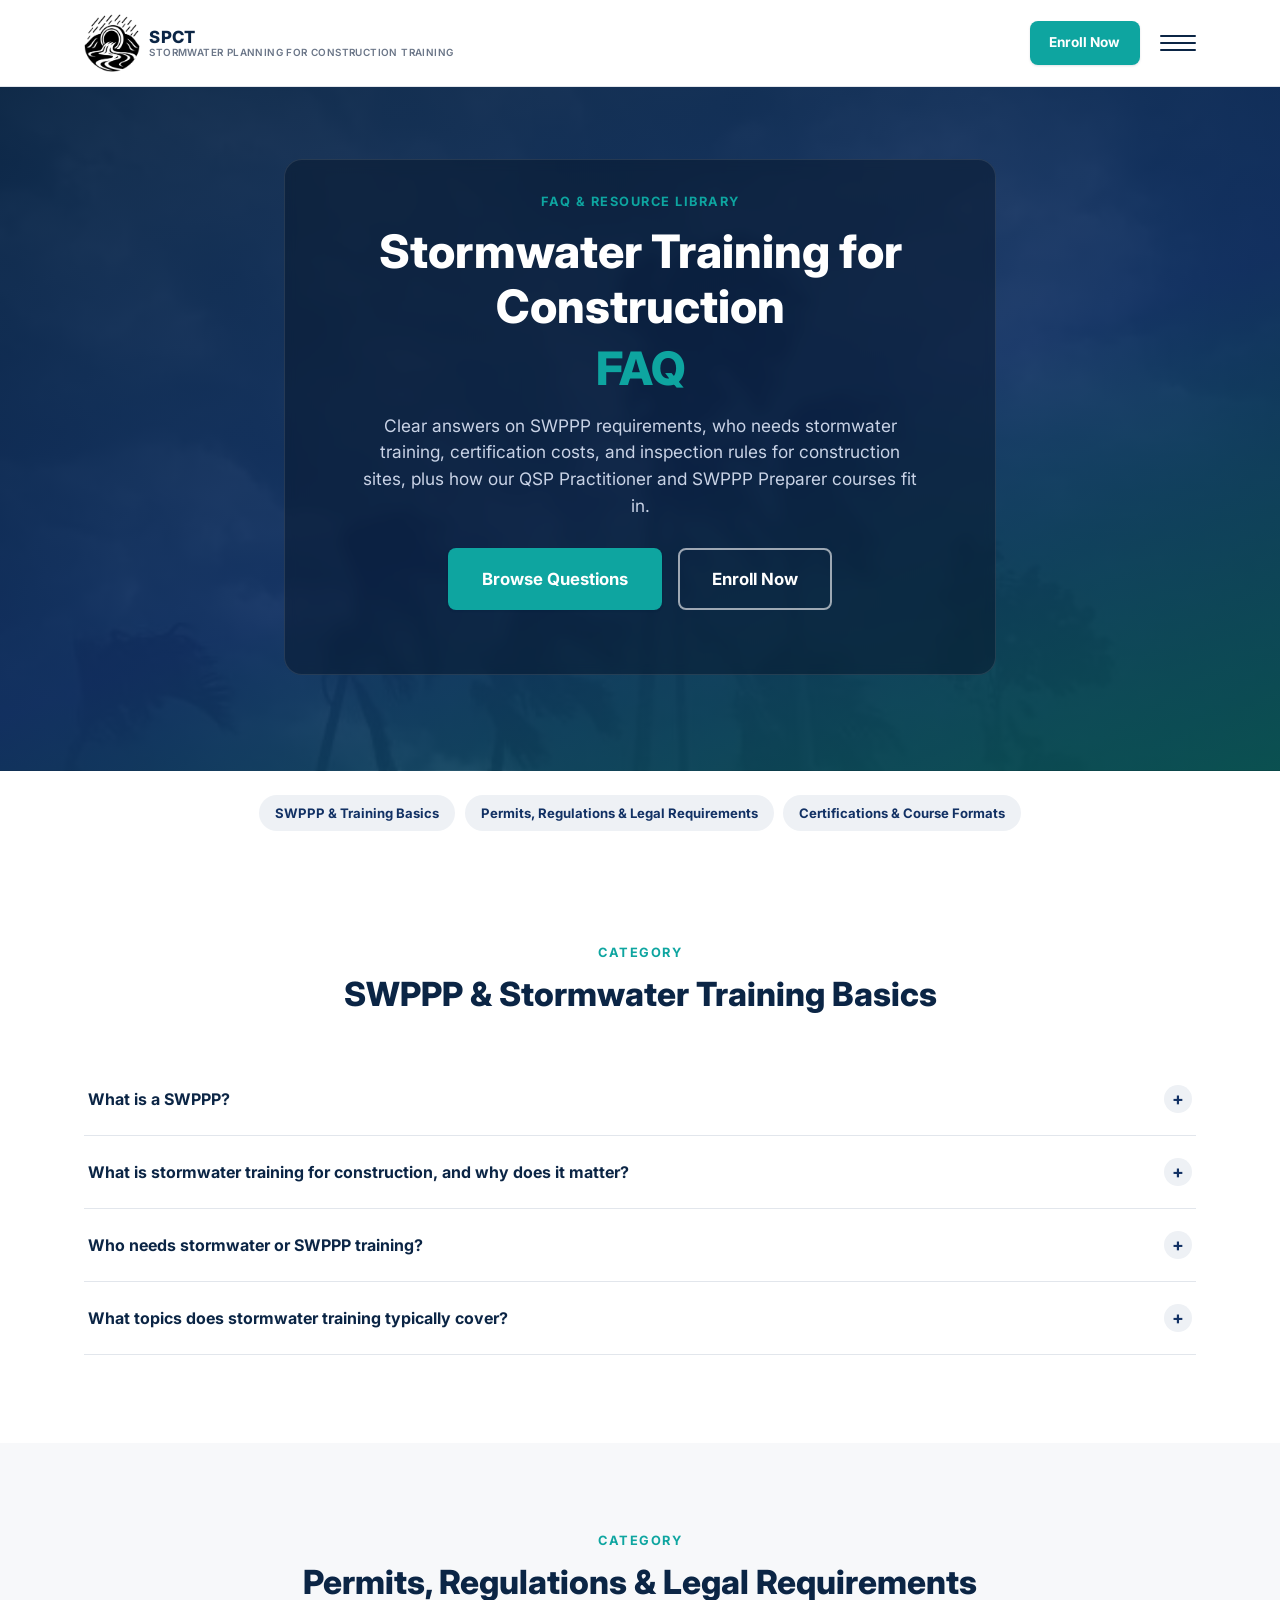
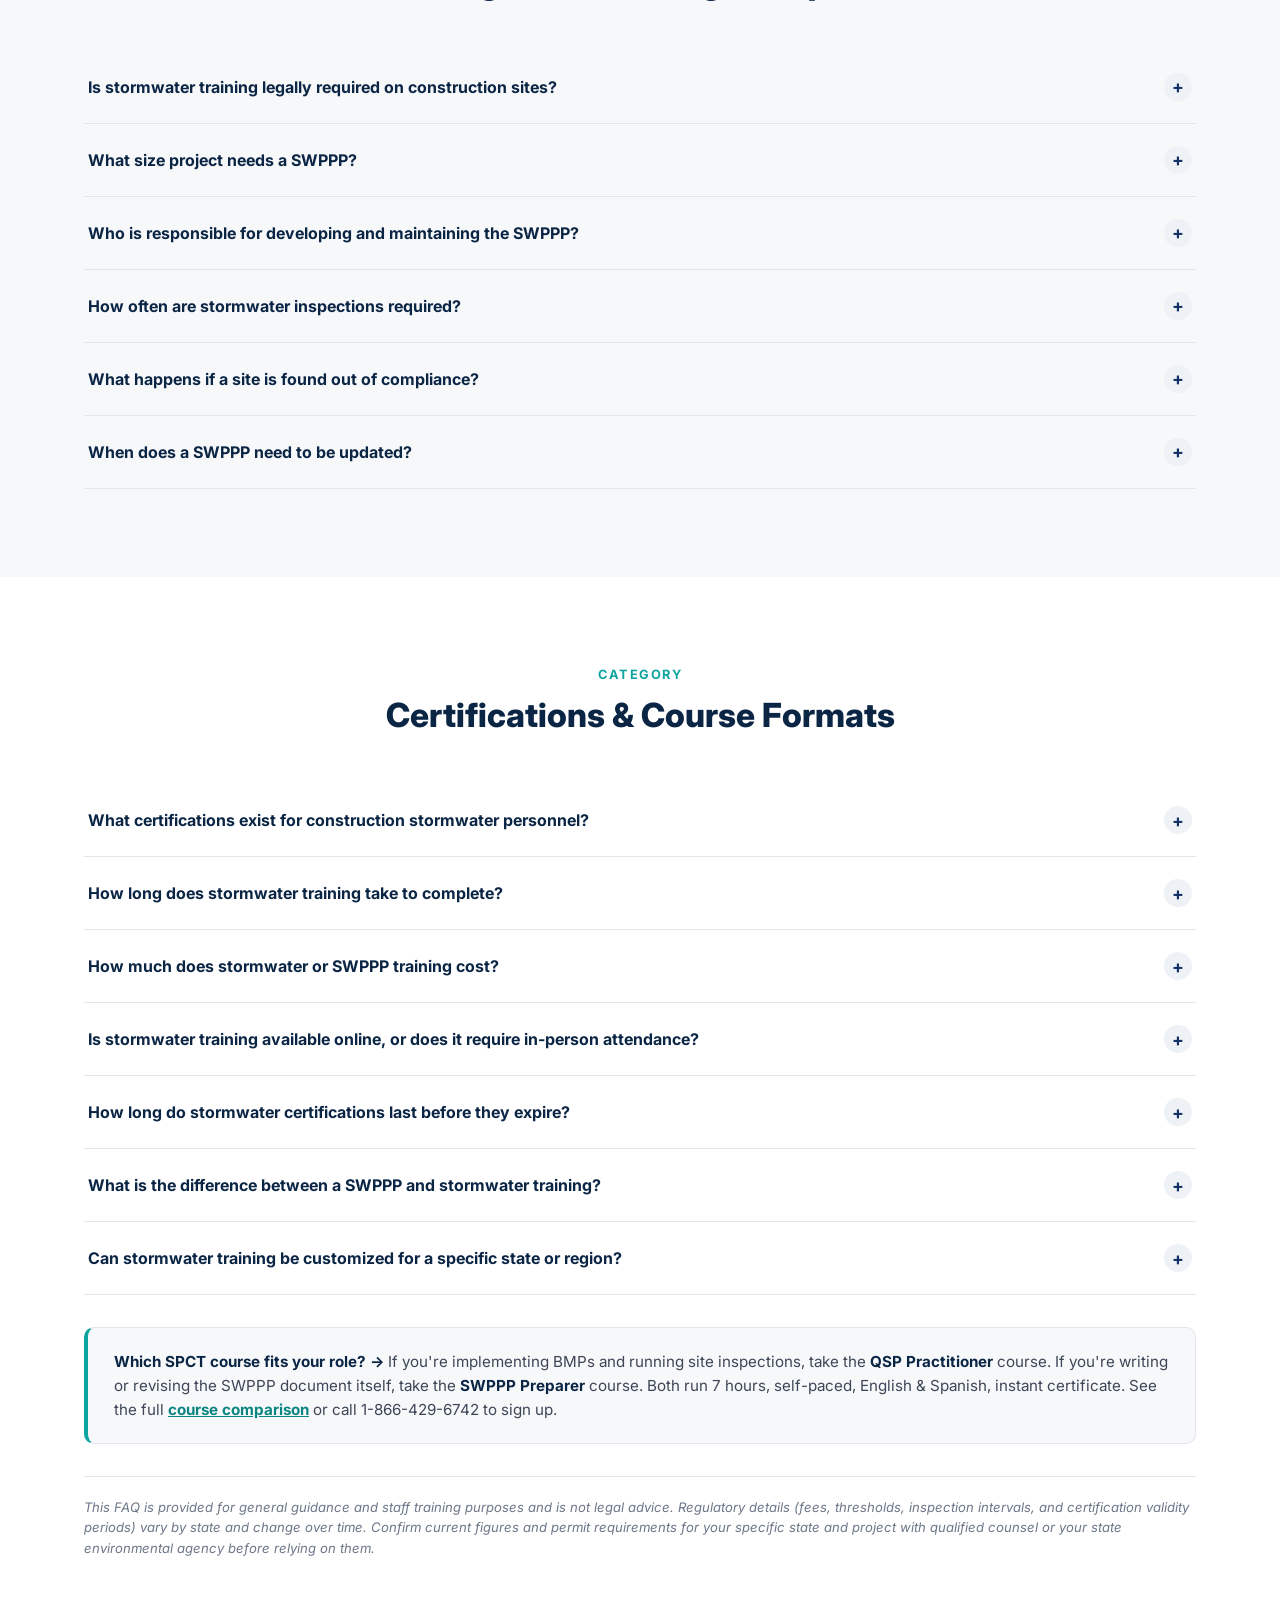
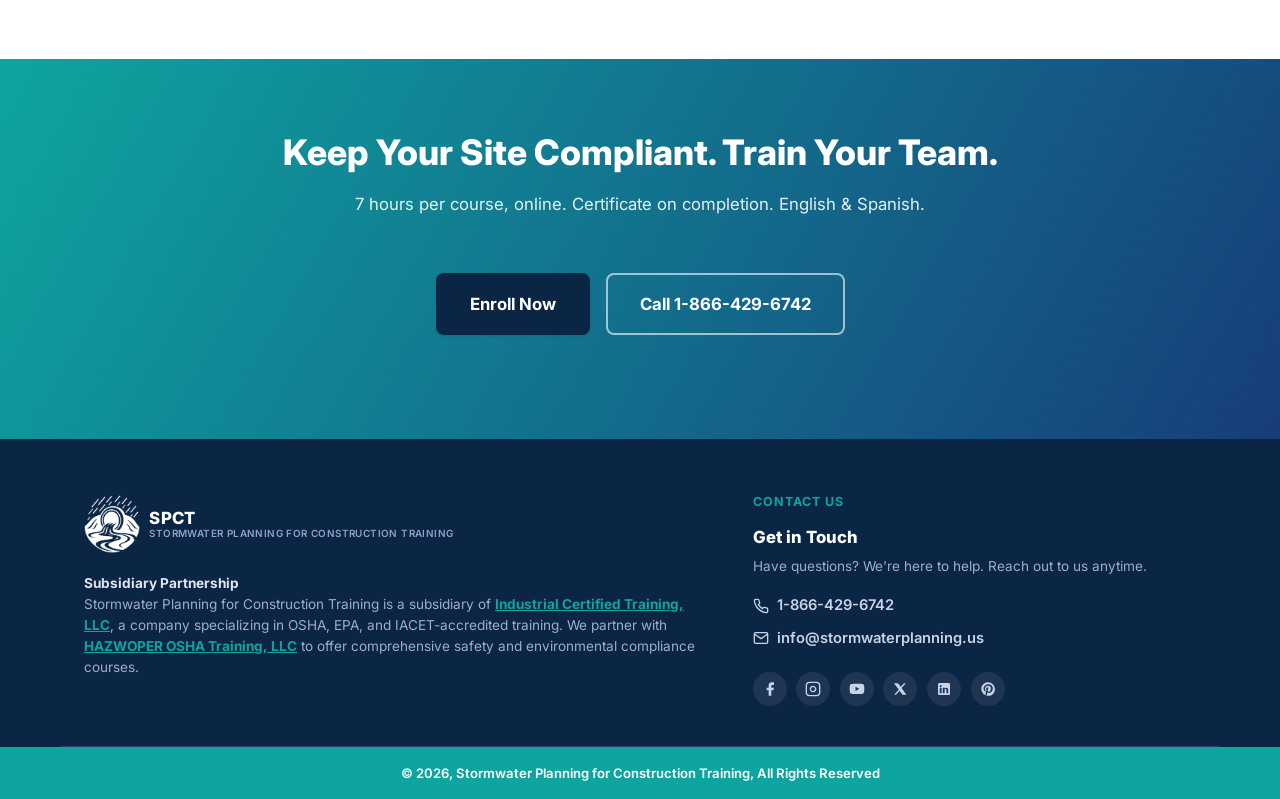
==== commit ff745b8e: "Correct footer description of Industrial Certified Training, LLC Update subsidiary blurb to reflect " ====
--- a/frequently-asked-questions/index.html
+++ b/frequently-asked-questions/index.html
@@ -314,7 +314,7 @@
         </span>
       </a>
 
-      <p class="footer-legal"><strong>Subsidiary Partnership</strong><br>Stormwater Planning for Construction Training is a subsidiary of <a href="https://ictraining.us/" target="_blank" rel="noopener">Industrial Certified Training, LLC</a>, a company specializing in DOT safety training. We partner with <a href="https://hazwoper-osha.com/" target="_blank" rel="noopener">HAZWOPER OSHA Training, LLC</a> to offer comprehensive safety and environmental compliance courses.</p>
+      <p class="footer-legal"><strong>Subsidiary Partnership</strong><br>Stormwater Planning for Construction Training is a subsidiary of <a href="https://ictraining.us/" target="_blank" rel="noopener">Industrial Certified Training, LLC</a>, a company specializing in OSHA, EPA, and IACET-accredited training. We partner with <a href="https://hazwoper-osha.com/" target="_blank" rel="noopener">HAZWOPER OSHA Training, LLC</a> to offer comprehensive safety and environmental compliance courses.</p>
     </div>
 
     <div class="footer-col footer-col-contact">
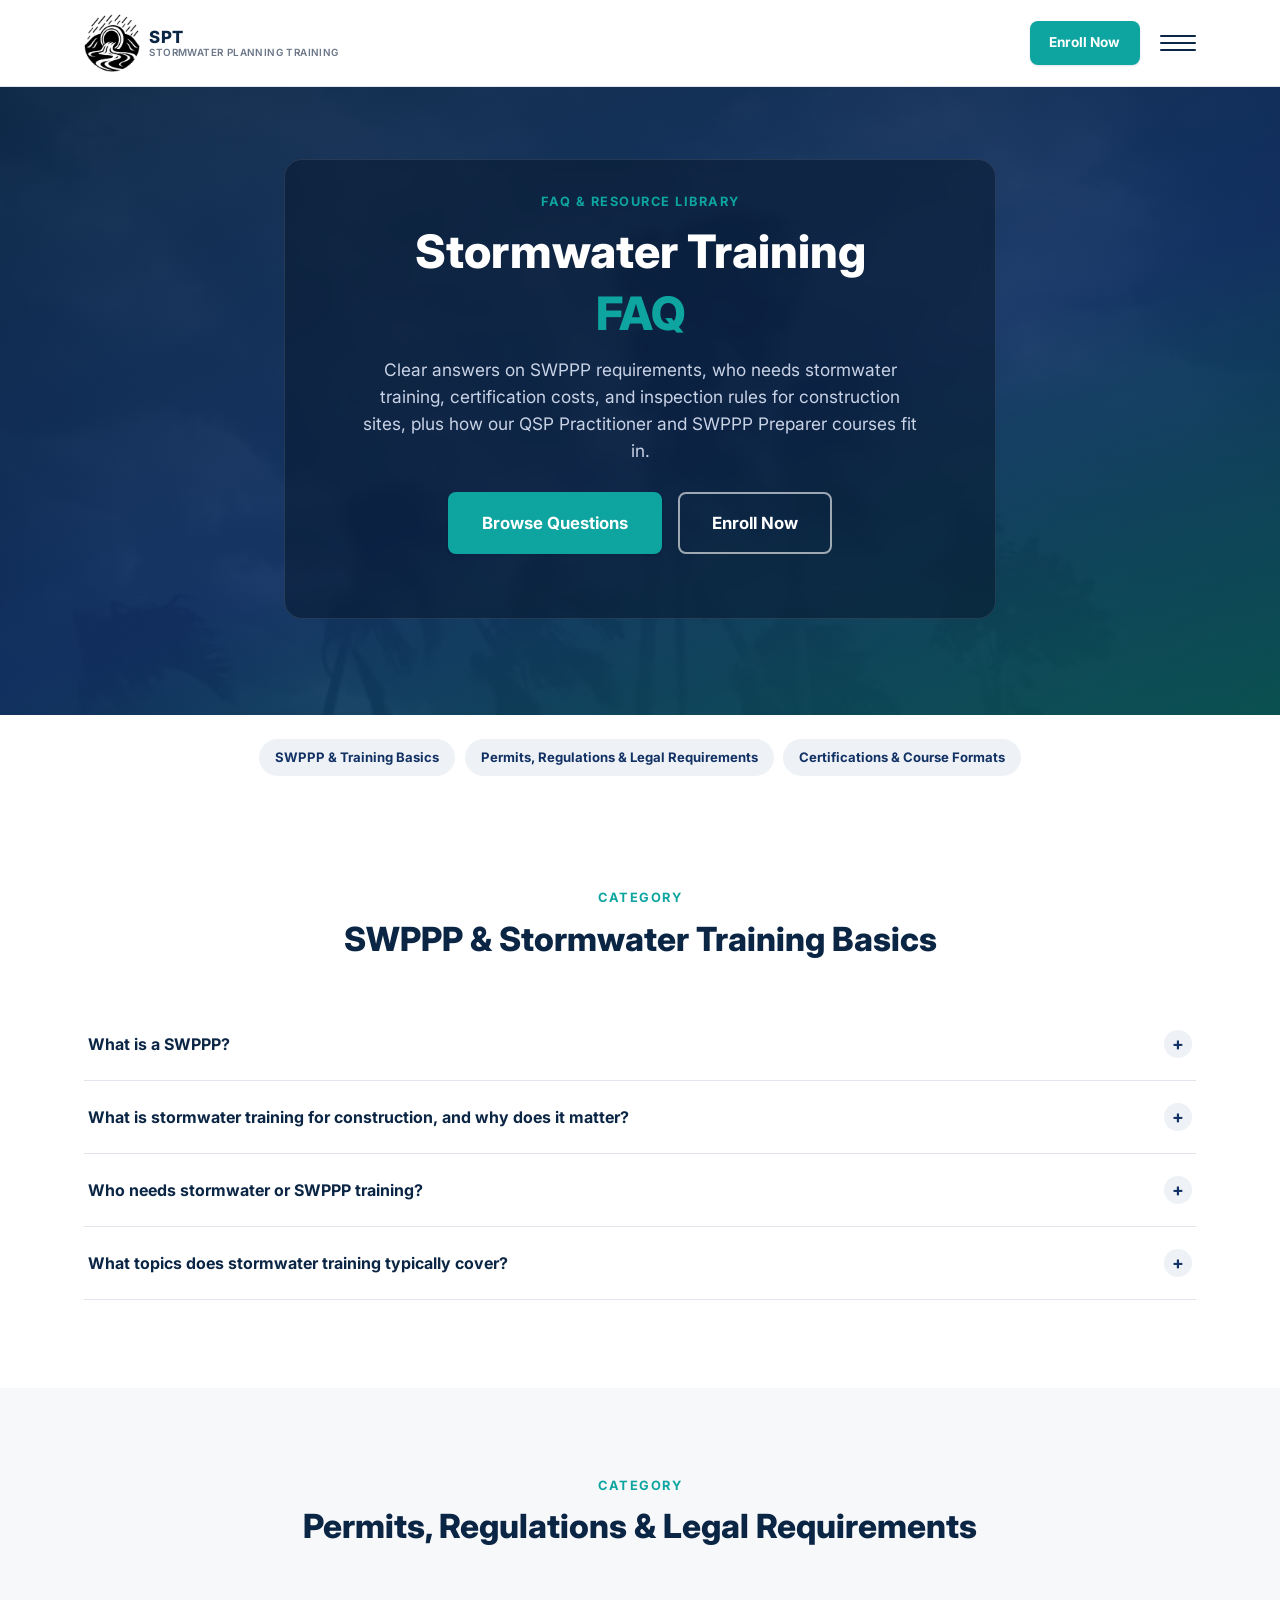
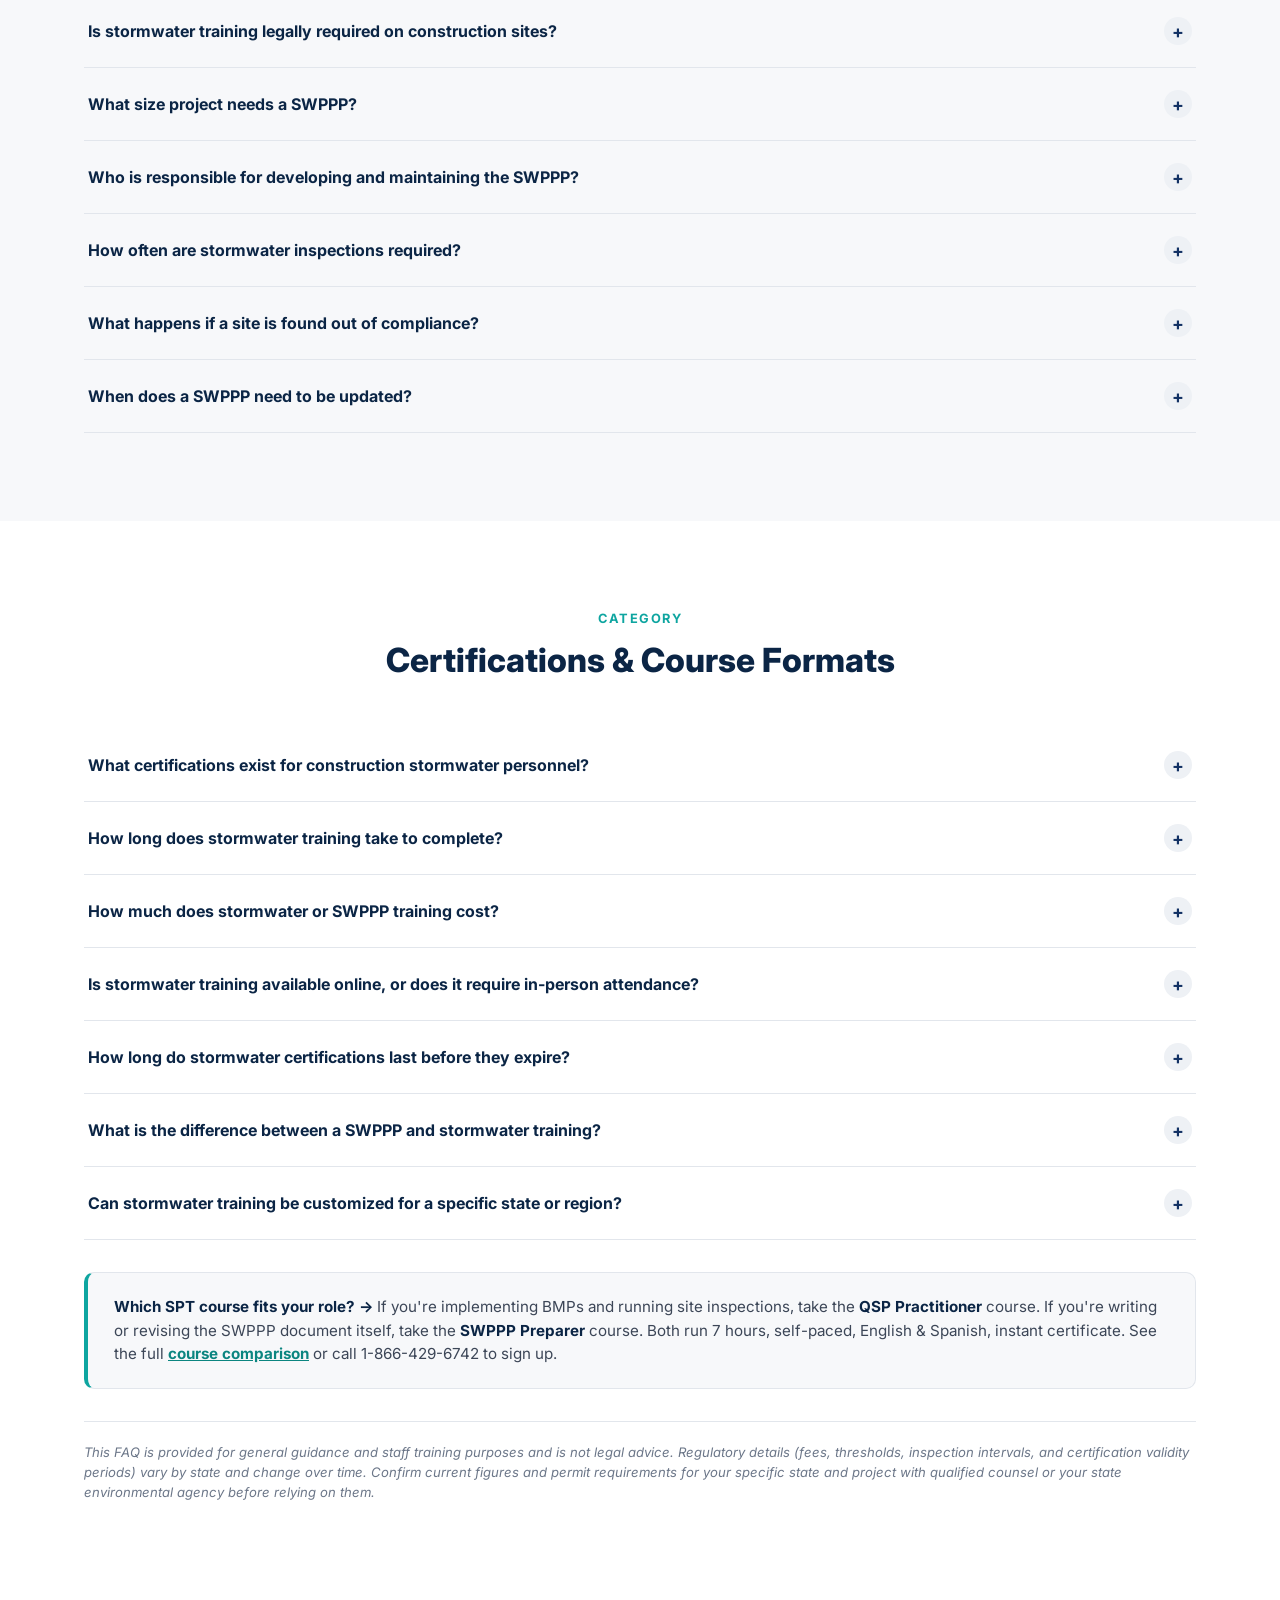
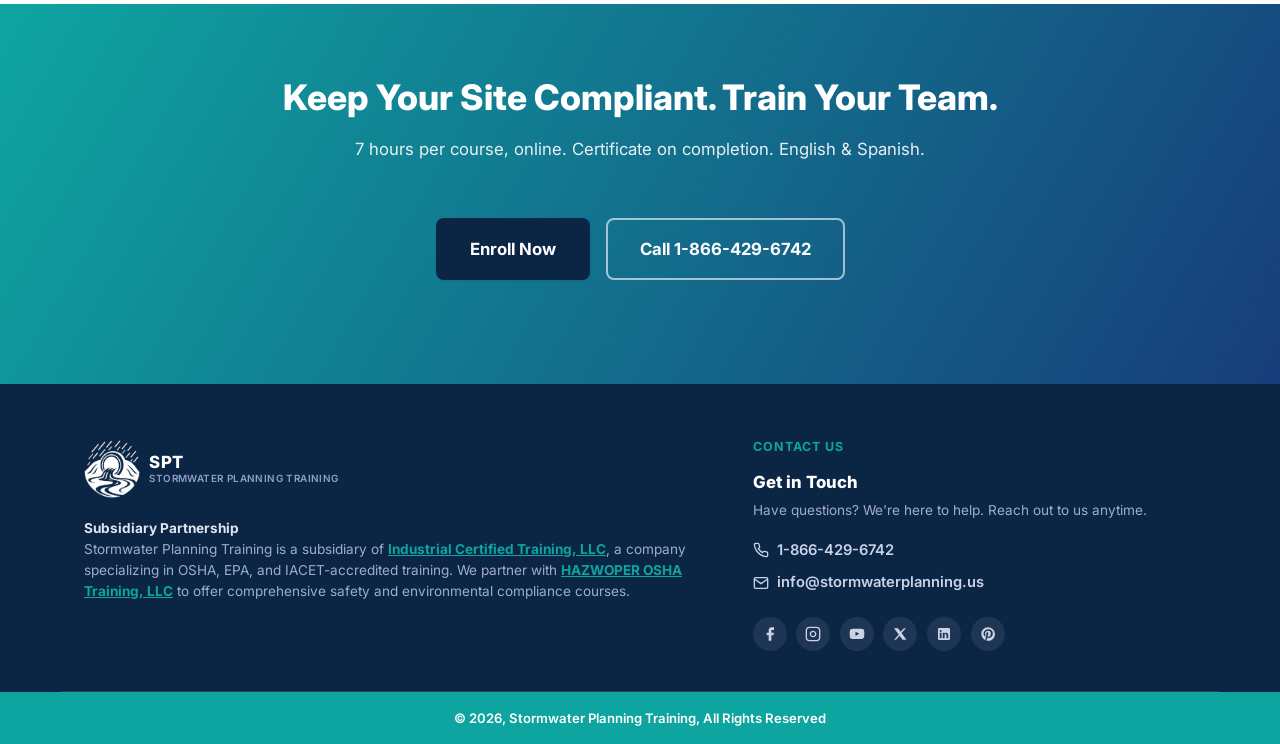
==== commit 46df5247: "Drop "for Construction" branding, rename SPCT to SPT Renames the brand from "Stormwater Planning for" ====
--- a/frequently-asked-questions/index.html
+++ b/frequently-asked-questions/index.html
@@ -51,10 +51,10 @@
 <header class="site-header">
   <div class="container header-inner">
     <a href="../index.html#top" class="logo">
-      <img src="../images/spct-logo.png" alt="Stormwater Planning for Construction Training (SPCT)" class="logo-icon">
+      <img src="../images/spct-logo.png" alt="Stormwater Planning Training (SPT)" class="logo-icon">
       <span class="logo-text">
-        <span class="logo-mark">SPCT</span>
-        <span class="logo-sub">Stormwater Planning for Construction Training</span>
+        <span class="logo-mark">SPT</span>
+        <span class="logo-sub">Stormwater Planning Training</span>
       </span>
     </a>
 
@@ -95,7 +95,7 @@
     <div class="container hero-inner">
       <div class="hero-copy">
         <p class="eyebrow">FAQ &amp; Resource Library</p>
-        <h1>Stormwater Training for Construction <span>FAQ</span></h1>
+        <h1>Stormwater Training <span>FAQ</span></h1>
         <p class="hero-lead">
           Clear answers on SWPPP requirements, who needs stormwater training, certification costs, and inspection
           rules for construction sites, plus how our QSP Practitioner and SWPPP Preparer courses fit in.
@@ -281,7 +281,7 @@
       </div>
 
       <div class="faq-cta-box">
-        <p><strong>Which SPCT course fits your role? &rarr;</strong> If you're implementing BMPs and running site inspections, take the <strong>QSP Practitioner</strong> course. If you're writing or revising the SWPPP document itself, take the <strong>SWPPP Preparer</strong> course. Both run 7 hours, self-paced, English &amp; Spanish, instant certificate. See the full <a href="../index.html#courses">course comparison</a> or call 1-866-429-6742 to sign up.</p>
+        <p><strong>Which SPT course fits your role? &rarr;</strong> If you're implementing BMPs and running site inspections, take the <strong>QSP Practitioner</strong> course. If you're writing or revising the SWPPP document itself, take the <strong>SWPPP Preparer</strong> course. Both run 7 hours, self-paced, English &amp; Spanish, instant certificate. See the full <a href="../index.html#courses">course comparison</a> or call 1-866-429-6742 to sign up.</p>
       </div>
 
       <p class="faq-page-disclaimer">This FAQ is provided for general guidance and staff training purposes and is not legal advice. Regulatory details (fees, thresholds, inspection intervals, and certification validity periods) vary by state and change over time. Confirm current figures and permit requirements for your specific state and project with qualified counsel or your state environmental agency before relying on them.</p>
@@ -307,14 +307,14 @@
 
     <div class="footer-col footer-col-brand">
       <a href="../index.html#top" class="logo footer-logo">
-        <img src="../images/spct-logo.png" alt="Stormwater Planning for Construction Training (SPCT)" class="logo-icon logo-icon-footer">
+        <img src="../images/spct-logo.png" alt="Stormwater Planning Training (SPT)" class="logo-icon logo-icon-footer">
         <span class="logo-text">
-          <span class="logo-mark logo-mark-footer">SPCT</span>
-          <span class="logo-sub logo-sub-footer">Stormwater Planning for Construction Training</span>
+          <span class="logo-mark logo-mark-footer">SPT</span>
+          <span class="logo-sub logo-sub-footer">Stormwater Planning Training</span>
         </span>
       </a>
 
-      <p class="footer-legal"><strong>Subsidiary Partnership</strong><br>Stormwater Planning for Construction Training is a subsidiary of <a href="https://ictraining.us/" target="_blank" rel="noopener">Industrial Certified Training, LLC</a>, a company specializing in OSHA, EPA, and IACET-accredited training. We partner with <a href="https://hazwoper-osha.com/" target="_blank" rel="noopener">HAZWOPER OSHA Training, LLC</a> to offer comprehensive safety and environmental compliance courses.</p>
+      <p class="footer-legal"><strong>Subsidiary Partnership</strong><br>Stormwater Planning Training is a subsidiary of <a href="https://ictraining.us/" target="_blank" rel="noopener">Industrial Certified Training, LLC</a>, a company specializing in OSHA, EPA, and IACET-accredited training. We partner with <a href="https://hazwoper-osha.com/" target="_blank" rel="noopener">HAZWOPER OSHA Training, LLC</a> to offer comprehensive safety and environmental compliance courses.</p>
     </div>
 
     <div class="footer-col footer-col-contact">
@@ -358,7 +358,7 @@
   </div>
   <div class="footer-bottom">
     <div class="container">
-      <p>&copy; 2026, Stormwater Planning for Construction Training, All Rights Reserved</p>
+      <p>&copy; 2026, Stormwater Planning Training, All Rights Reserved</p>
     </div>
   </div>
 </footer>
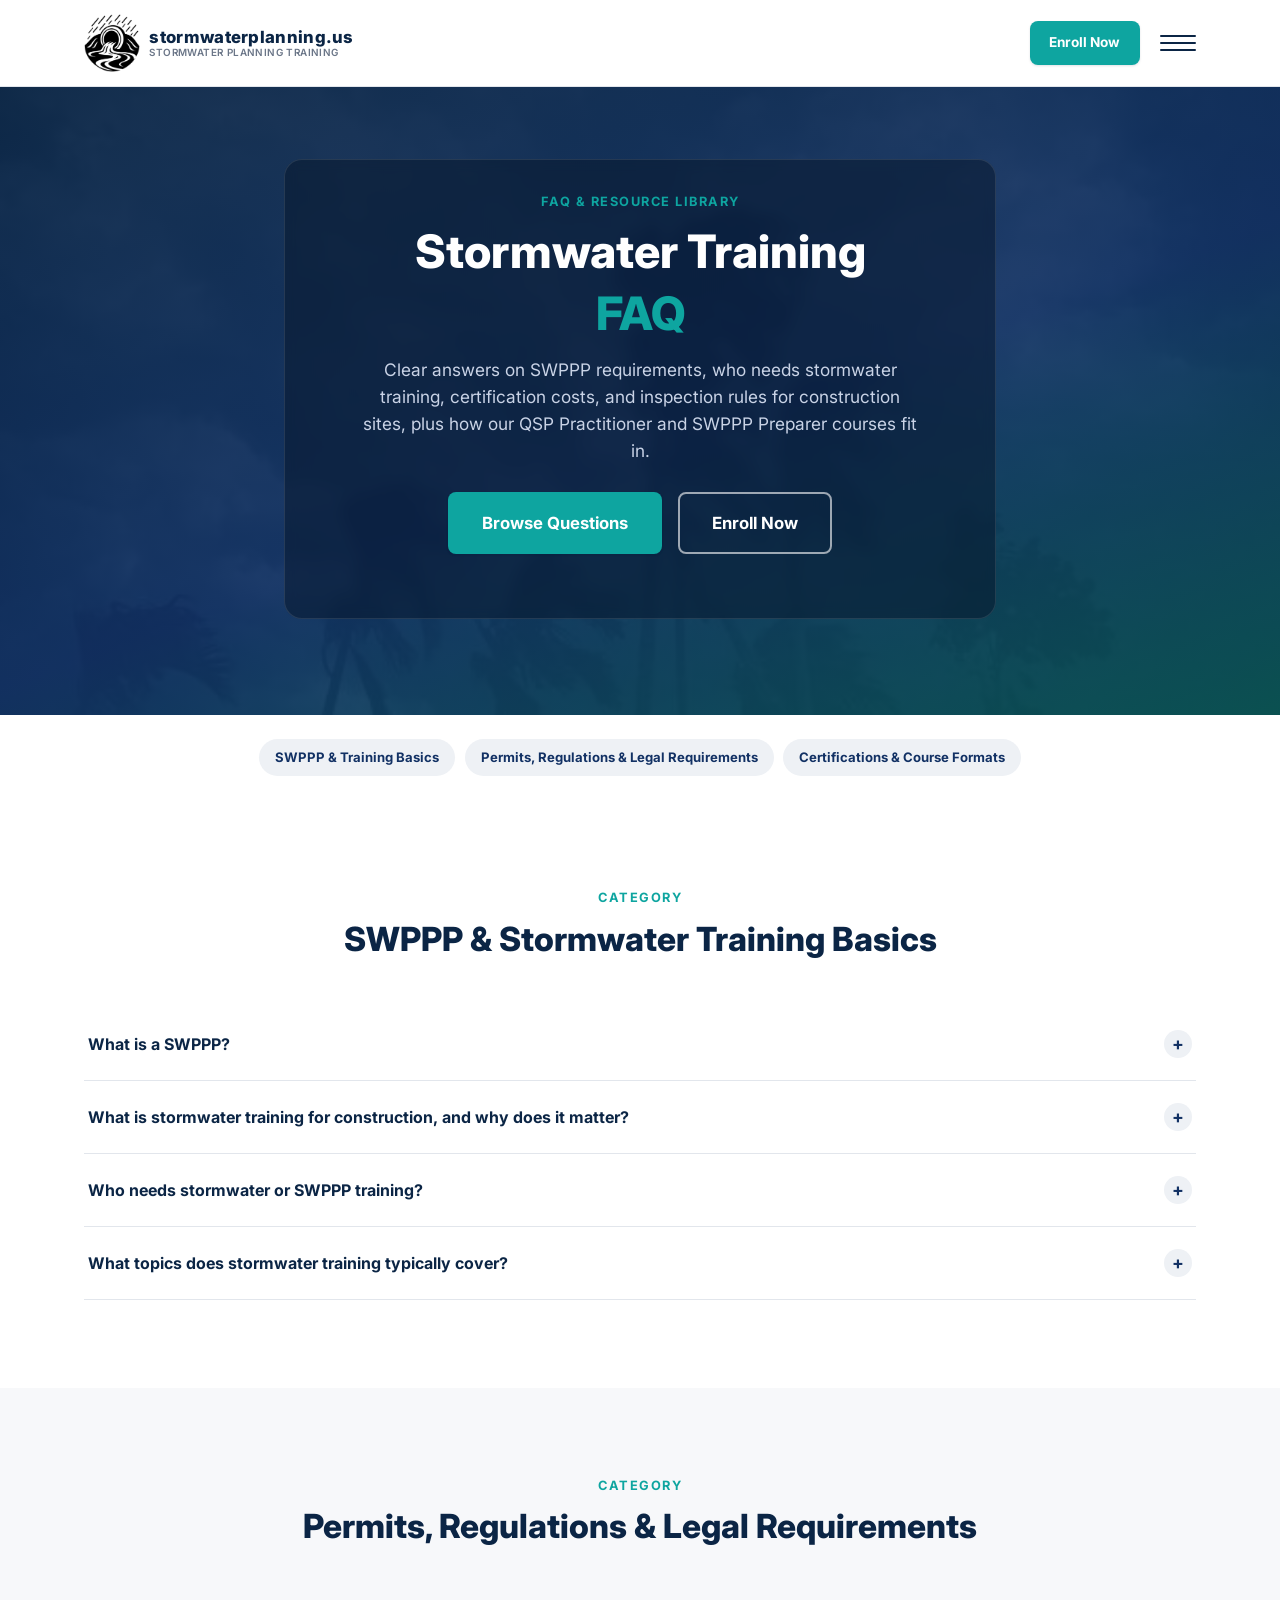
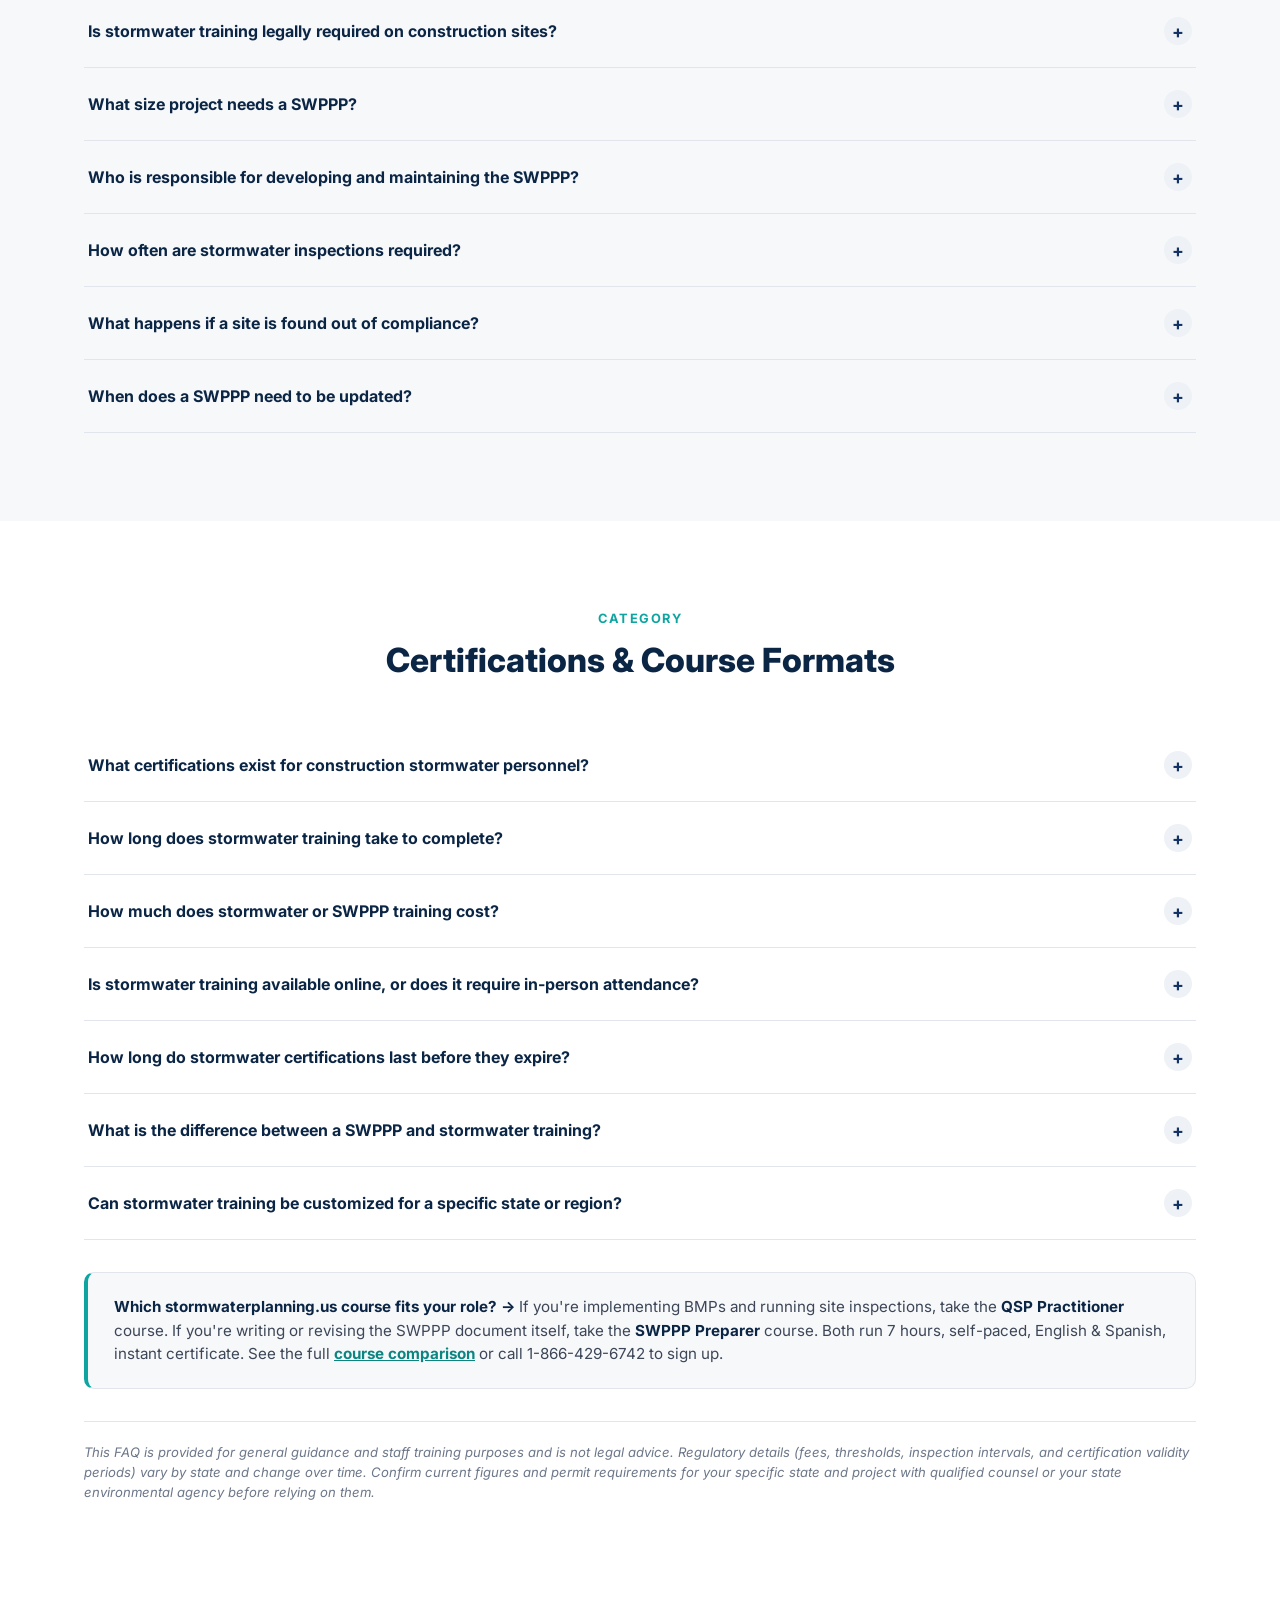
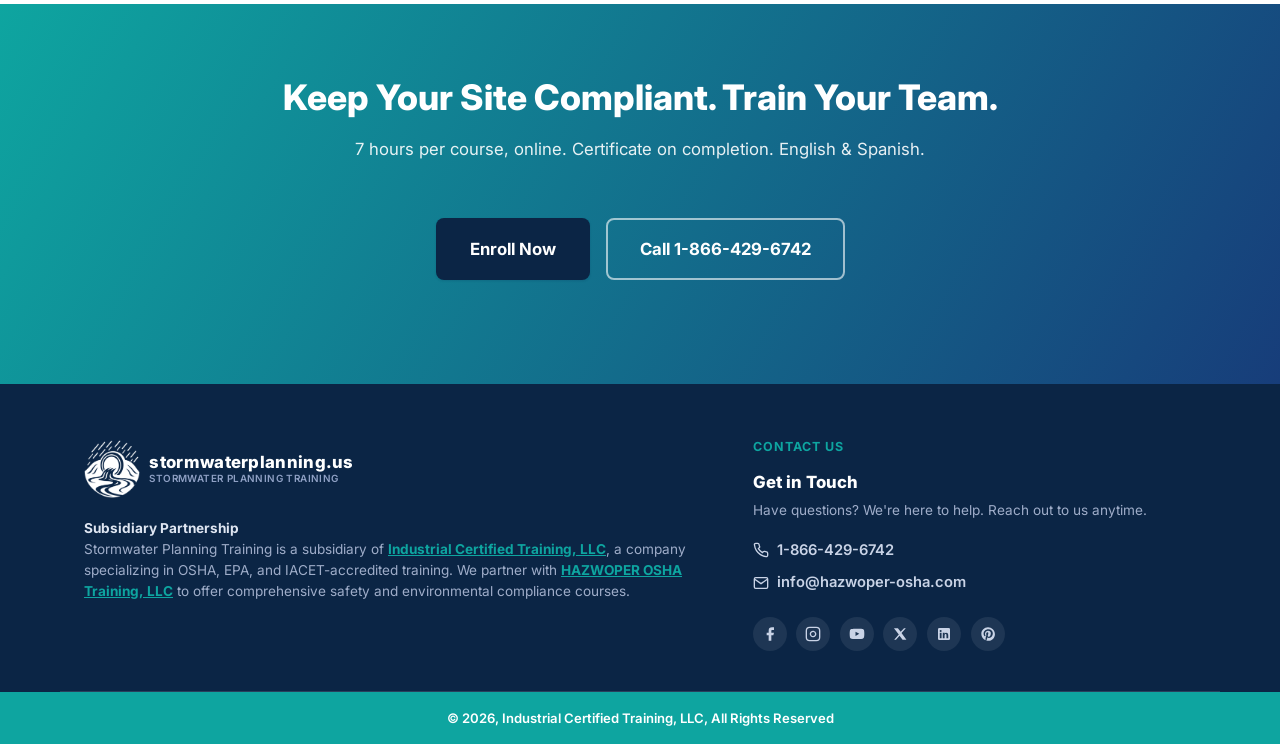
==== commit 47a9d974: "Update contact email/copyright holder, add Organization schema, rename SPT to stormwaterplanning.us " ====
--- a/frequently-asked-questions/index.html
+++ b/frequently-asked-questions/index.html
@@ -43,6 +43,33 @@
   ]
 }
 </script>
+<script type="application/ld+json">
+{
+  "@context": "https://schema.org",
+  "@type": "EducationalOrganization",
+  "name": "Stormwater Planning Training",
+  "alternateName": "stormwaterplanning.us",
+  "legalName": "Industrial Certified Training, LLC",
+  "url": "https://stormwaterplanning.us/",
+  "logo": "https://stormwaterplanning.us/images/spct-logo.png",
+  "image": "https://stormwaterplanning.us/images/spct-logo.png",
+  "email": "info@hazwoper-osha.com",
+  "telephone": "+1-866-429-6742",
+  "sameAs": [
+    "https://www.facebook.com/HazwoperOsha/",
+    "https://www.instagram.com/hazwoper_osha_training/?hl=en",
+    "https://twitter.com/HazwoperOsha",
+    "https://www.linkedin.com/company/hazwoper-osha",
+    "https://www.pinterest.com/hazwoperosha/",
+    "https://www.youtube.com/@hazwoper-osha"
+  ],
+  "parentOrganization": {
+    "@type": "Organization",
+    "name": "Industrial Certified Training, LLC",
+    "url": "https://ictraining.us/"
+  }
+}
+</script>
 </head>
 <body>
 
@@ -51,9 +78,9 @@
 <header class="site-header">
   <div class="container header-inner">
     <a href="../index.html#top" class="logo">
-      <img src="../images/spct-logo.png" alt="Stormwater Planning Training (SPT)" class="logo-icon">
+      <img src="../images/spct-logo.png" alt="Stormwater Planning Training (stormwaterplanning.us)" class="logo-icon">
       <span class="logo-text">
-        <span class="logo-mark">SPT</span>
+        <span class="logo-mark">stormwaterplanning.us</span>
         <span class="logo-sub">Stormwater Planning Training</span>
       </span>
     </a>
@@ -69,9 +96,9 @@
         <svg width="16" height="16" viewBox="0 0 24 24" fill="none" stroke="currentColor" stroke-width="2"><path d="M22 16.92v3a2 2 0 0 1-2.18 2 19.79 19.79 0 0 1-8.63-3.07 19.5 19.5 0 0 1-6-6 19.79 19.79 0 0 1-3.07-8.67A2 2 0 0 1 4.11 2h3a2 2 0 0 1 2 1.72c.127.96.362 1.903.7 2.81a2 2 0 0 1-.45 2.11L8.09 9.91a16 16 0 0 0 6 6l1.27-1.27a2 2 0 0 1 2.11-.45c.907.338 1.85.573 2.81.7A2 2 0 0 1 22 16.92z"/></svg>
         1-866-429-6742
       </a>
-      <a href="mailto:info@stormwaterplanning.us" class="nav-phone nav-email">
+      <a href="mailto:info@hazwoper-osha.com" class="nav-phone nav-email">
         <svg width="16" height="16" viewBox="0 0 24 24" fill="none" stroke="currentColor" stroke-width="2"><path d="M4 4h16c1.1 0 2 .9 2 2v12c0 1.1-.9 2-2 2H4c-1.1 0-2-.9-2-2V6c0-1.1.9-2 2-2z"/><polyline points="22,6 12,13 2,6"/></svg>
-        info@stormwaterplanning.us
+        info@hazwoper-osha.com
       </a>
     </nav>
 
@@ -281,7 +308,7 @@
       </div>
 
       <div class="faq-cta-box">
-        <p><strong>Which SPT course fits your role? &rarr;</strong> If you're implementing BMPs and running site inspections, take the <strong>QSP Practitioner</strong> course. If you're writing or revising the SWPPP document itself, take the <strong>SWPPP Preparer</strong> course. Both run 7 hours, self-paced, English &amp; Spanish, instant certificate. See the full <a href="../index.html#courses">course comparison</a> or call 1-866-429-6742 to sign up.</p>
+        <p><strong>Which stormwaterplanning.us course fits your role? &rarr;</strong> If you're implementing BMPs and running site inspections, take the <strong>QSP Practitioner</strong> course. If you're writing or revising the SWPPP document itself, take the <strong>SWPPP Preparer</strong> course. Both run 7 hours, self-paced, English &amp; Spanish, instant certificate. See the full <a href="../index.html#courses">course comparison</a> or call 1-866-429-6742 to sign up.</p>
       </div>
 
       <p class="faq-page-disclaimer">This FAQ is provided for general guidance and staff training purposes and is not legal advice. Regulatory details (fees, thresholds, inspection intervals, and certification validity periods) vary by state and change over time. Confirm current figures and permit requirements for your specific state and project with qualified counsel or your state environmental agency before relying on them.</p>
@@ -307,9 +334,9 @@
 
     <div class="footer-col footer-col-brand">
       <a href="../index.html#top" class="logo footer-logo">
-        <img src="../images/spct-logo.png" alt="Stormwater Planning Training (SPT)" class="logo-icon logo-icon-footer">
+        <img src="../images/spct-logo.png" alt="Stormwater Planning Training (stormwaterplanning.us)" class="logo-icon logo-icon-footer">
         <span class="logo-text">
-          <span class="logo-mark logo-mark-footer">SPT</span>
+          <span class="logo-mark logo-mark-footer">stormwaterplanning.us</span>
           <span class="logo-sub logo-sub-footer">Stormwater Planning Training</span>
         </span>
       </a>
@@ -327,9 +354,9 @@
           <svg width="16" height="16" viewBox="0 0 24 24" fill="none" stroke="currentColor" stroke-width="2"><path d="M22 16.92v3a2 2 0 0 1-2.18 2 19.79 19.79 0 0 1-8.63-3.07 19.5 19.5 0 0 1-6-6 19.79 19.79 0 0 1-3.07-8.67A2 2 0 0 1 4.11 2h3a2 2 0 0 1 2 1.72c.127.96.362 1.903.7 2.81a2 2 0 0 1-.45 2.11L8.09 9.91a16 16 0 0 0 6 6l1.27-1.27a2 2 0 0 1 2.11-.45c.907.338 1.85.573 2.81.7A2 2 0 0 1 22 16.92z"/></svg>
           1-866-429-6742
         </a>
-        <a href="mailto:info@stormwaterplanning.us">
+        <a href="mailto:info@hazwoper-osha.com">
           <svg width="16" height="16" viewBox="0 0 24 24" fill="none" stroke="currentColor" stroke-width="2"><path d="M4 4h16c1.1 0 2 .9 2 2v12c0 1.1-.9 2-2 2H4c-1.1 0-2-.9-2-2V6c0-1.1.9-2 2-2z"/><polyline points="22,6 12,13 2,6"/></svg>
-          info@stormwaterplanning.us
+          info@hazwoper-osha.com
         </a>
       </div>
 
@@ -358,7 +385,7 @@
   </div>
   <div class="footer-bottom">
     <div class="container">
-      <p>&copy; 2026, Stormwater Planning Training, All Rights Reserved</p>
+      <p>&copy; 2026, Industrial Certified Training, LLC, All Rights Reserved</p>
     </div>
   </div>
 </footer>
--- a/css/styles.css
+++ b/css/styles.css
@@ -330,6 +330,9 @@
 
 /* ---------- Audience ---------- */
 .audience-card{
+  display:flex;
+  align-items:center;
+  justify-content:center;
   background:var(--white);
   border:1px solid var(--gray-200);
   border-radius:var(--radius);
@@ -438,6 +441,42 @@
   border-top:1px solid var(--gray-200);
 }
 .format-note a{color:var(--teal-600);font-weight:700;}
+
+.bulk-pricing{position:relative;}
+.bulk-pricing-toggle{
+  width:100%;display:flex;align-items:center;gap:.6rem;
+  background:var(--gray-50);
+  border:1.5px solid var(--gray-200);
+  border-radius:8px;
+  padding:.65rem .9rem;
+  font-family:inherit;font-size:.85rem;font-weight:700;color:var(--navy-800);
+  cursor:pointer;
+  transition:border-color .15s ease, background-color .15s ease;
+}
+.bulk-pricing-toggle:hover{border-color:var(--teal-500);}
+.bulk-pricing-toggle span{flex-grow:1;text-align:left;}
+.bulk-pricing-icon{flex-shrink:0;color:var(--teal-600);}
+.bulk-pricing-chevron{flex-shrink:0;transition:transform .2s ease;}
+.bulk-pricing-toggle[aria-expanded="true"] .bulk-pricing-chevron{transform:rotate(180deg);}
+.bulk-pricing-panel{
+  margin-top:8px;
+  border:1px solid var(--gray-200);
+  border-radius:8px;
+  overflow:hidden;
+}
+.bulk-pricing-table{width:100%;border-collapse:collapse;font-size:.83rem;}
+.bulk-pricing-table thead th{
+  background:var(--navy-900);color:var(--white);
+  text-align:left;padding:.5rem .75rem;
+  font-size:.68rem;font-weight:700;text-transform:uppercase;letter-spacing:.4px;
+}
+.bulk-pricing-table thead th:last-child{text-align:right;}
+.bulk-pricing-table td{padding:.5rem .75rem;border-top:1px solid var(--gray-200);color:var(--gray-700);}
+.bulk-pricing-table td:last-child{text-align:right;font-weight:700;color:var(--navy-900);}
+.bulk-pricing-table tbody tr:nth-child(even){background:var(--gray-50);}
+.bulk-pricing-table tbody tr.active-tier{background:rgba(14,165,160,.14);}
+.bulk-pricing-table tbody tr.active-tier td{color:var(--teal-600);}
+
 .form-total{
   display:flex;justify-content:space-between;align-items:center;
   padding:.85rem 1rem;
@@ -629,4 +668,5 @@
   .footer-grid{grid-template-columns:1fr;gap:36px;}
   .curriculum-list li{gap:14px;}
   .compare-table th,.compare-table td{padding:12px 14px;font-size:.85rem;}
-}
+  .header-inner .logo-text{display:none;}
+}
